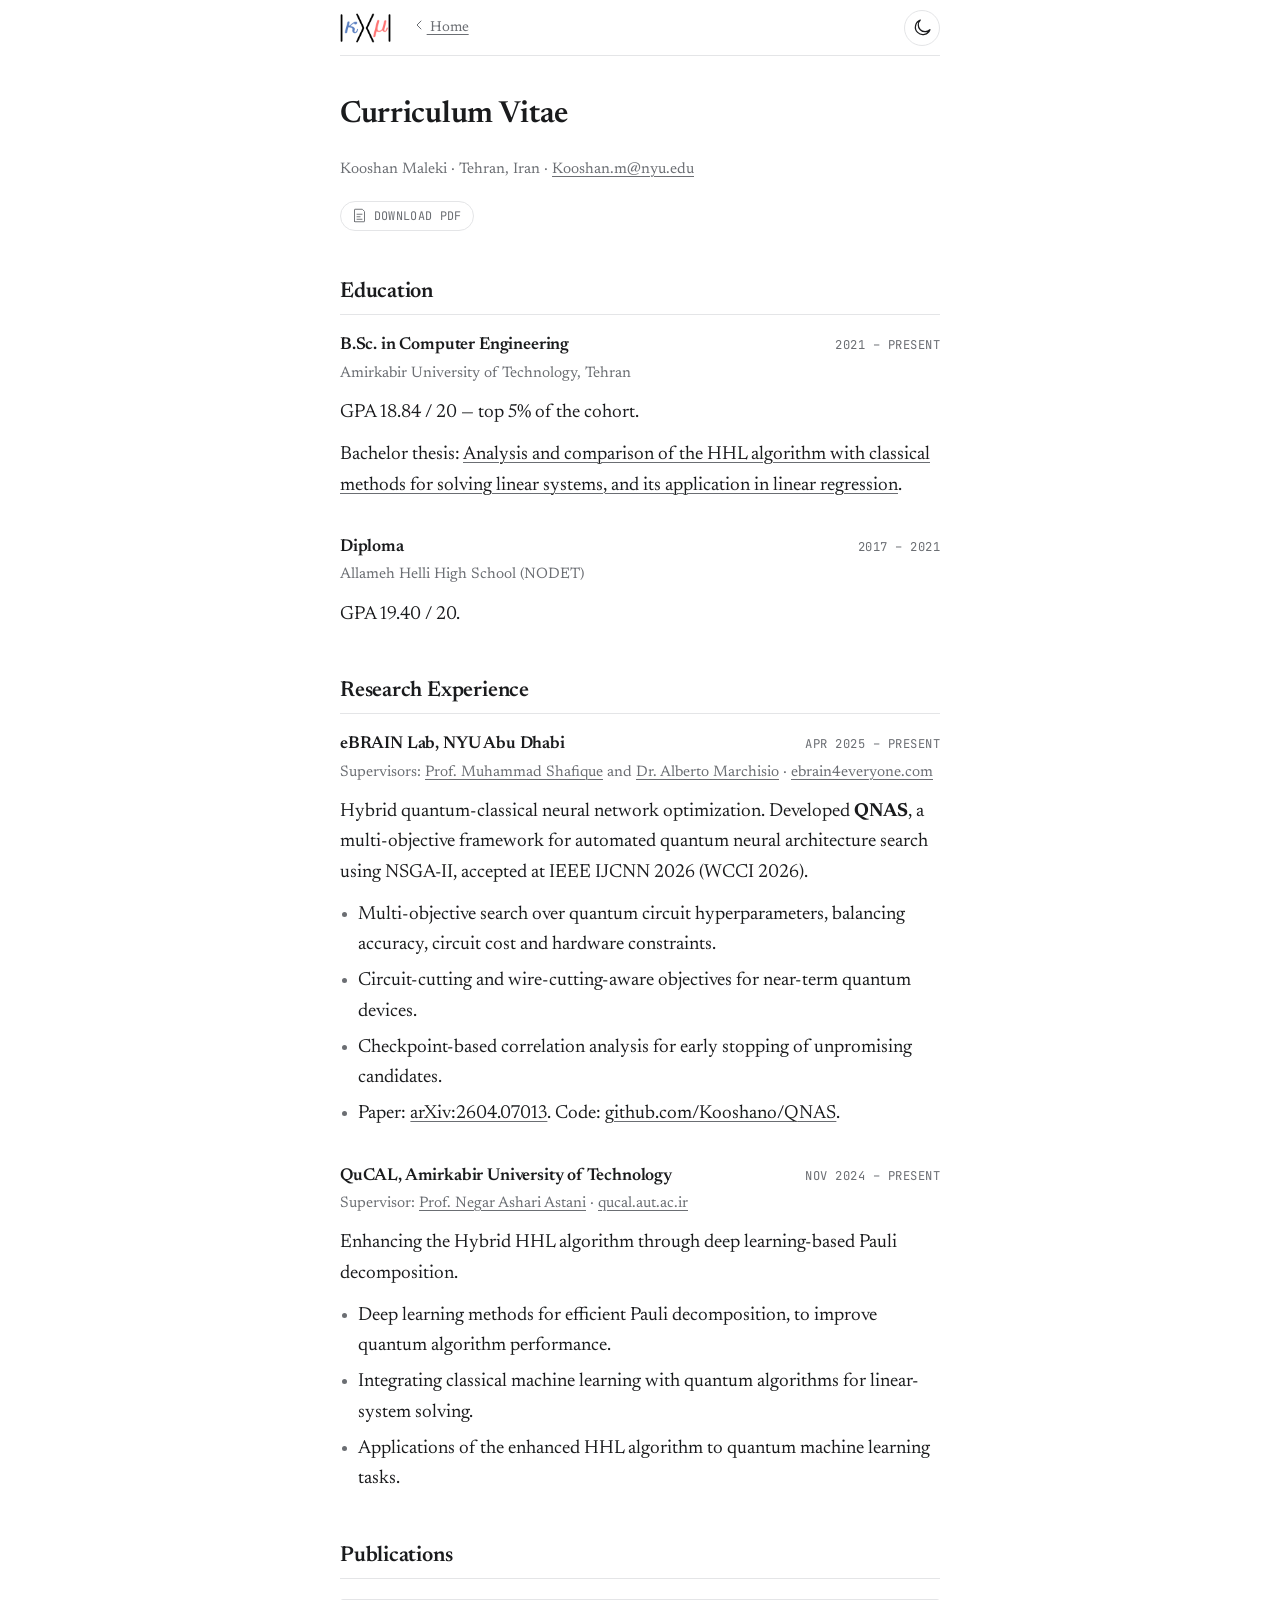
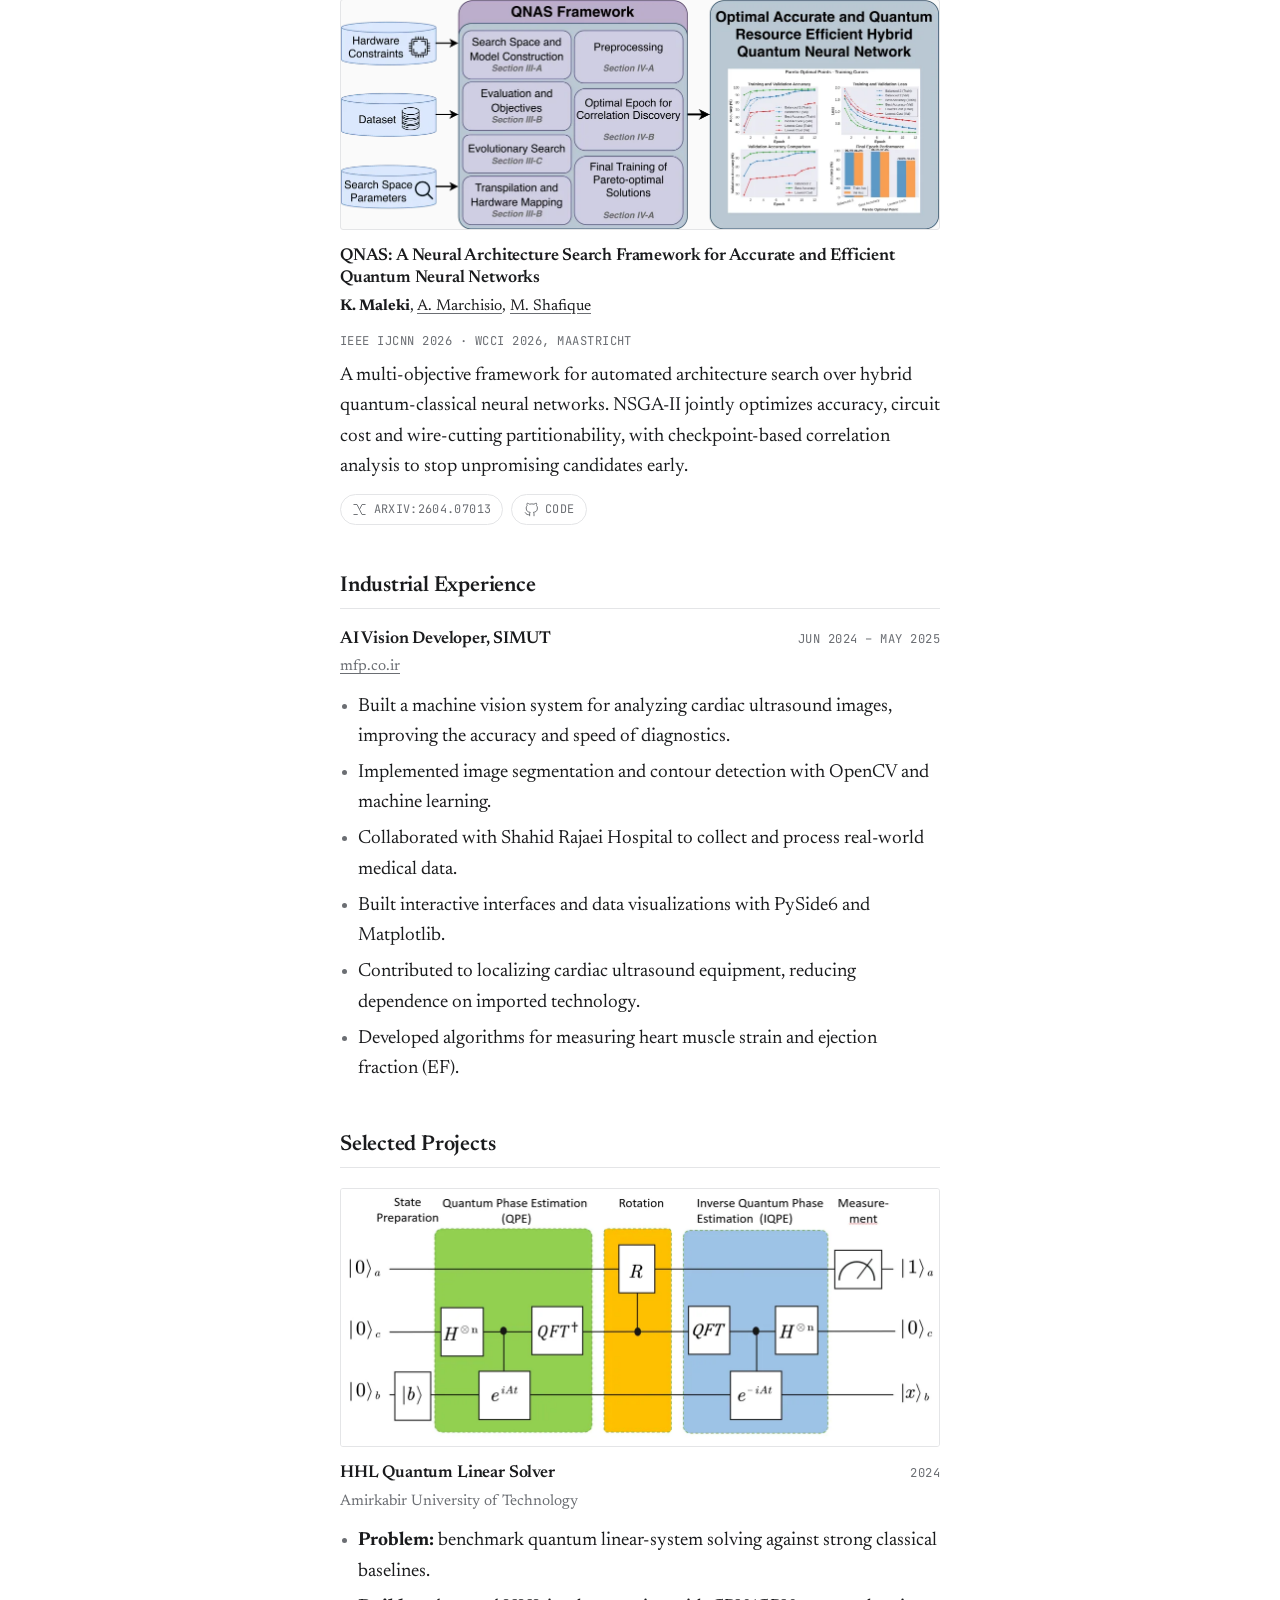
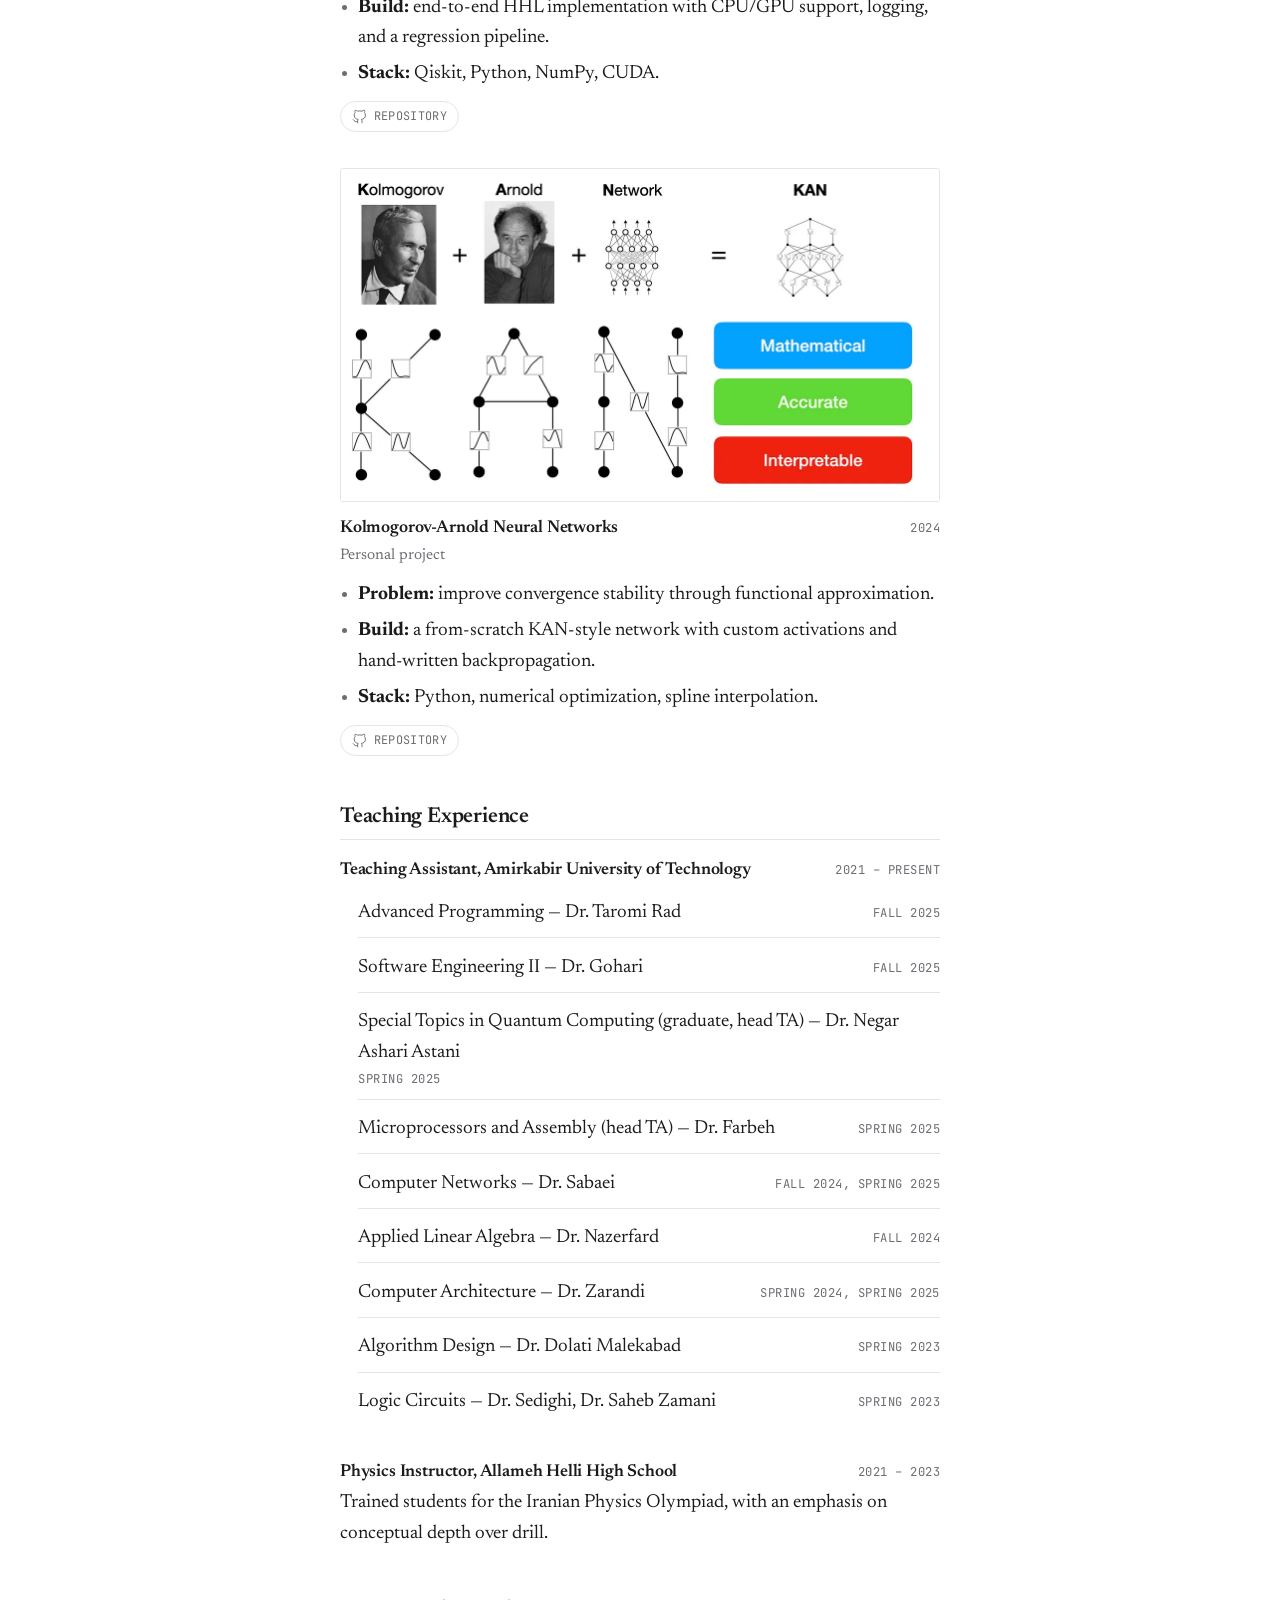
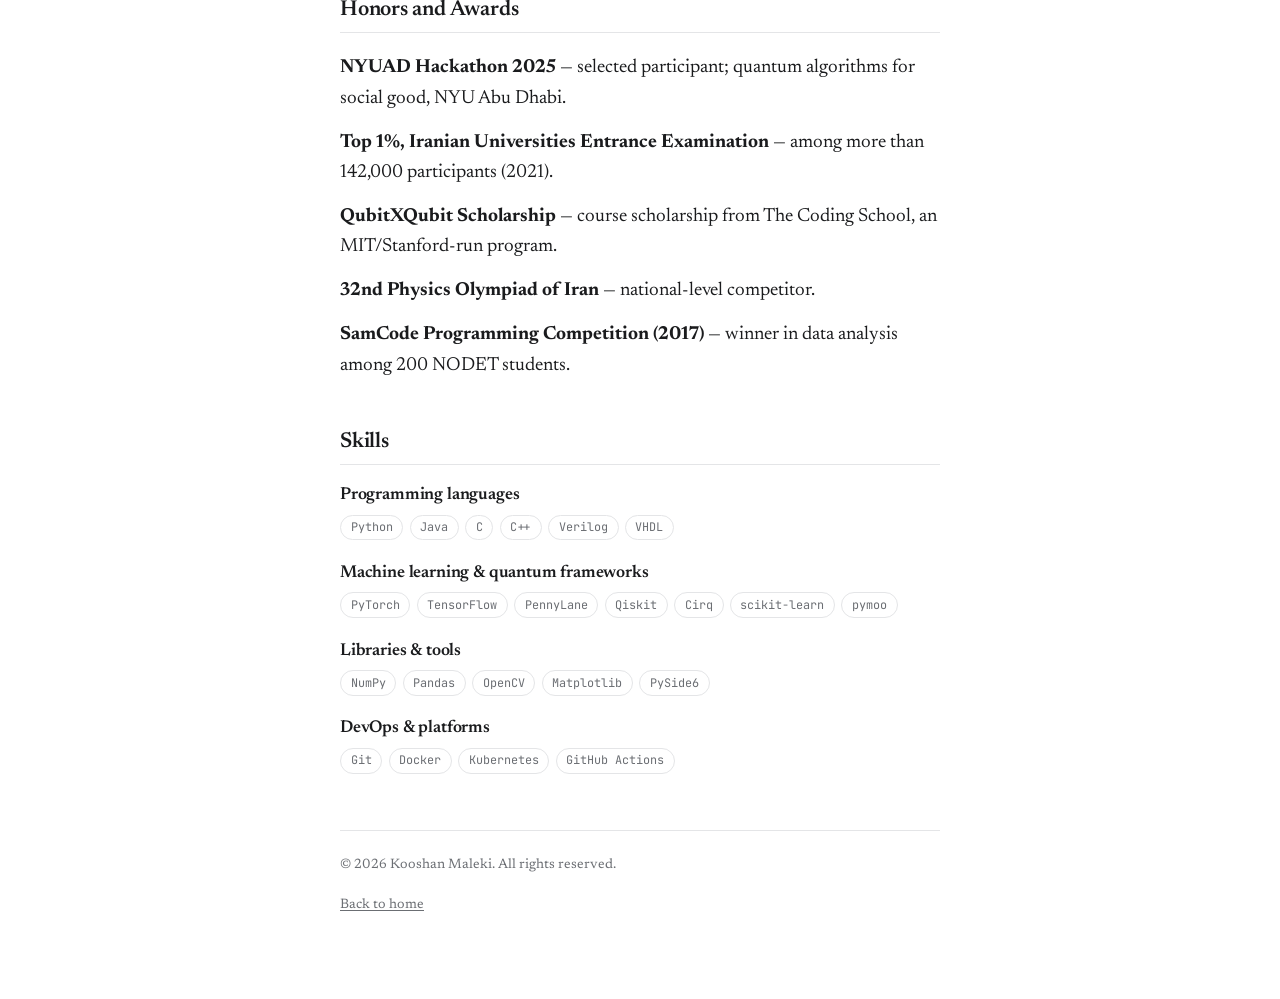
==== cv/index.html @ 14c129e8 "Rebuild site as a minimal two-page grayscale layout Replace the nine-section single-page CV with a h" ====
<!DOCTYPE html>
<html lang="en" data-theme="light">

<head>
  <meta charset="utf-8">
  <meta name="viewport" content="width=device-width, initial-scale=1">

  <title>Curriculum Vitae — Kooshan Maleki</title>
  <meta name="description"
    content="Curriculum vitae of Kooshan Maleki: education, research at the eBRAIN Lab (NYU Abu Dhabi) and QuCAL, publications, industrial experience, projects, teaching, awards and skills.">
  <meta name="author" content="Kooshan Maleki">
  <meta name="robots" content="index, follow">
  <link rel="canonical" href="https://kooshan.info/cv/">

  <meta property="og:title" content="Curriculum Vitae — Kooshan Maleki">
  <meta property="og:description"
    content="Education, research, publications, teaching and awards of Kooshan Maleki.">
  <meta property="og:type" content="profile">
  <meta property="og:url" content="https://kooshan.info/cv/">
  <meta property="og:image" content="https://kooshan.info/static/profile.webp">
  <meta name="twitter:card" content="summary">
  <meta name="theme-color" content="#0e0f11">

  <link rel="icon" href="../static/icon.webp" sizes="any" type="image/webp">
  <link rel="apple-touch-icon" href="../static/icon.png">

  <link rel="preconnect" href="https://fonts.googleapis.com">
  <link rel="preconnect" href="https://fonts.gstatic.com" crossorigin>
  <link
    href="https://fonts.googleapis.com/css2?family=Newsreader:ital,opsz,wght@0,6..72,400;0,6..72,600;1,6..72,400&family=JetBrains+Mono:wght@400;500&display=swap"
    rel="stylesheet">
  <link rel="stylesheet" href="../styles.css">

  <script>
    (function () {
      var saved = null;
      try { saved = localStorage.getItem('theme'); } catch (e) { }
      var dark = saved ? saved === 'dark' : matchMedia('(prefers-color-scheme: dark)').matches;
      document.documentElement.setAttribute('data-theme', dark ? 'dark' : 'light');
    })();
  </script>
</head>

<body>
  <a class="skip-link" href="#main">Skip to main content</a>

  <svg xmlns="http://www.w3.org/2000/svg" style="display:none" aria-hidden="true">
    <symbol id="i-arrow-left" viewBox="0 0 24 24">
      <path d="M15 6l-6 6 6 6" />
    </symbol>
    <symbol id="i-github" viewBox="0 0 24 24">
      <path
        d="M16 22.027v-2.87a3.37 3.37 0 00-.94-2.61c3.14-.35 6.44-1.54 6.44-7a5.44 5.44 0 00-1.5-3.75 5.07 5.07 0 00-.09-3.77s-1.18-.35-3.91 1.48a13.38 13.38 0 00-7 0c-2.73-1.83-3.91-1.48-3.91-1.48A5.07 5.07 0 005 5.797a5.44 5.44 0 00-1.5 3.78c0 5.42 3.3 6.61 6.44 7a3.37 3.37 0 00-.94 2.58v2.87M9 20.027c-3 .973-5.5 0-7-3" />
    </symbol>
    <symbol id="i-doc" viewBox="0 0 24 24">
      <path d="M4 21.4V2.6a.6.6 0 01.6-.6h11.652a.6.6 0 01.424.176l3.148 3.148A.6.6 0 0120 5.75V21.4a.6.6 0 01-.6.6H4.6a.6.6 0 01-.6-.6z" />
      <path d="M8 10h8M8 18h8M8 14h5" />
    </symbol>
    <symbol id="i-sun" viewBox="0 0 24 24">
      <path d="M12 18a6 6 0 100-12 6 6 0 000 12z" />
      <path d="M12 2v1M12 21v1M21 12h1M2 12h1M18.36 5.64l.7-.7M4.94 19.06l.7-.7M18.36 18.36l.7.7M4.94 4.94l.7.7" />
    </symbol>
    <symbol id="i-moon" viewBox="0 0 24 24">
      <path d="M21.5 14.08A9 9 0 119.92 2.5 7 7 0 0021.5 14.08z" />
    </symbol>
    <symbol id="i-star" viewBox="0 0 24 24">
      <path
        d="M8.587 8.236l2.598-5.232a.911.911 0 011.63 0l2.598 5.232 5.808.844a.902.902 0 01.503 1.542l-4.202 4.07.992 5.75c.127.738-.653 1.3-1.32.952L12 18.678l-5.195 2.716c-.666.349-1.446-.214-1.319-.951l.992-5.75-4.202-4.071a.902.902 0 01.503-1.542l5.808-.844z" />
    </symbol>
    <symbol id="i-arxiv" viewBox="0 0 24 24">
      <path d="M3 4h5l8 16h5" />
      <path d="M21 4h-5l-3.2 6.4" />
      <path d="M8.5 20H3" />
    </symbol>
  </svg>

  <div class="column">
    <div class="bar">
      <a class="bar-logo" href="../" aria-label="Home">
        <img class="logo-light" src="../static/logo-light.webp" width="304" height="180"
          alt="Kooshan Maleki's logo: the bra-ket expression |κ⟩⟨μ|">
        <img class="logo-dark" src="../static/logo-dark.webp" width="304" height="180" alt="" aria-hidden="true">
      </a>
      <a class="bar-link" href="../">
        <svg width="16" height="16" fill="none" stroke="currentColor" stroke-width="1.5" stroke-linecap="round"
          stroke-linejoin="round" aria-hidden="true" style="vertical-align:-2px">
          <use href="#i-arrow-left" /></svg>
        Home
      </a>
      <button class="theme-toggle" type="button" aria-label="Switch theme">
        <svg width="20" height="20" class="icon-sun" fill="none" stroke="currentColor" stroke-width="1.5"
          stroke-linecap="round" stroke-linejoin="round" aria-hidden="true">
          <use href="#i-sun" /></svg>
        <svg width="20" height="20" class="icon-moon" fill="none" stroke="currentColor" stroke-width="1.5"
          stroke-linecap="round" stroke-linejoin="round" aria-hidden="true">
          <use href="#i-moon" /></svg>
      </button>
    </div>

    <main id="main">
      <h1>Curriculum Vitae</h1>
      <p class="lead-in">Kooshan Maleki &middot; Tehran, Iran &middot;
        <a href="mailto:Kooshan.m@nyu.edu">Kooshan.m@nyu.edu</a>
      </p>

      <p class="links">
        <a class="button" href="../static/CV.pdf" target="_blank" rel="noopener">
          <svg fill="none" stroke="currentColor" stroke-width="1.5" stroke-linecap="round" stroke-linejoin="round"
            aria-hidden="true">
            <use href="#i-doc" /></svg>
          Download PDF
        </a>
      </p>

      <!-- ===== Education ===== -->
      <section id="education">
        <h2>Education</h2>

        <article class="entry">
          <div class="entry-head">
            <h3>B.Sc. in Computer Engineering</h3>
            <span class="meta">2021 &ndash; Present</span>
          </div>
          <p class="entry-sub">Amirkabir University of Technology, Tehran</p>
          <p>GPA 18.84 / 20 &mdash; top 5% of the cohort.</p>
          <p>
            Bachelor thesis:
            <a href="https://github.com/Kooshano/HHL" target="_blank" rel="noopener noreferrer">Analysis and comparison
              of the HHL algorithm with classical methods for solving linear systems, and its application in linear
              regression</a>.
          </p>
        </article>

        <article class="entry">
          <div class="entry-head">
            <h3>Diploma</h3>
            <span class="meta">2017 &ndash; 2021</span>
          </div>
          <p class="entry-sub">Allameh Helli High School (NODET)</p>
          <p>GPA 19.40 / 20.</p>
        </article>
      </section>

      <!-- ===== Research ===== -->
      <section id="research">
        <h2>Research Experience</h2>

        <article class="entry">
          <div class="entry-head">
            <h3>eBRAIN Lab, NYU Abu Dhabi</h3>
            <span class="meta">Apr 2025 &ndash; Present</span>
          </div>
          <p class="entry-sub">
            Supervisors:
            <a href="https://scholar.google.com/citations?user=xSR276UAAAAJ&amp;hl=en" target="_blank"
              rel="noopener noreferrer">Prof. Muhammad Shafique</a> and
            <a href="https://scholar.google.com/citations?user=6QPlLnAAAAAJ&amp;hl=en" target="_blank"
              rel="noopener noreferrer">Dr. Alberto Marchisio</a> &middot;
            <a href="https://ebrain4everyone.com" target="_blank" rel="noopener noreferrer">ebrain4everyone.com</a>
          </p>
          <p>
            Hybrid quantum-classical neural network optimization. Developed <strong>QNAS</strong>, a multi-objective
            framework for automated quantum neural architecture search using NSGA-II, accepted at IEEE IJCNN 2026
            (WCCI 2026).
          </p>
          <ul>
            <li>Multi-objective search over quantum circuit hyperparameters, balancing accuracy, circuit cost and
              hardware constraints.</li>
            <li>Circuit-cutting and wire-cutting-aware objectives for near-term quantum devices.</li>
            <li>Checkpoint-based correlation analysis for early stopping of unpromising candidates.</li>
            <li>Paper: <a href="https://arxiv.org/abs/2604.07013" target="_blank"
                rel="noopener noreferrer">arXiv:2604.07013</a>. Code:
              <a href="https://github.com/Kooshano/QNAS" target="_blank"
                rel="noopener noreferrer">github.com/Kooshano/QNAS</a>.
            </li>
          </ul>
        </article>

        <article class="entry">
          <div class="entry-head">
            <h3>QuCAL, Amirkabir University of Technology</h3>
            <span class="meta">Nov 2024 &ndash; Present</span>
          </div>
          <p class="entry-sub">
            Supervisor:
            <a href="https://infoscience.epfl.ch/entities/person/1ffb2690-902e-4d17-94ff-0d7d05c74138" target="_blank"
              rel="noopener noreferrer">Prof. Negar Ashari Astani</a> &middot;
            <a href="https://qucal.aut.ac.ir" target="_blank" rel="noopener noreferrer">qucal.aut.ac.ir</a>
          </p>
          <p>
            Enhancing the Hybrid HHL algorithm through deep learning-based Pauli decomposition.
          </p>
          <ul>
            <li>Deep learning methods for efficient Pauli decomposition, to improve quantum algorithm performance.</li>
            <li>Integrating classical machine learning with quantum algorithms for linear-system solving.</li>
            <li>Applications of the enhanced HHL algorithm to quantum machine learning tasks.</li>
          </ul>
        </article>
      </section>

      <!-- ===== Publications ===== -->
      <section id="publications">
        <h2>Publications</h2>

        <article class="entry">
          <div class="figure">
            <img src="../static/novelty.webp" width="1200" height="461" loading="lazy" decoding="async"
              alt="QNAS pipeline: search space, NSGA-II optimization, and Pareto-optimal architecture selection">
          </div>
          <h3>QNAS: A Neural Architecture Search Framework for Accurate and Efficient Quantum Neural Networks</h3>
          <p class="authors"><strong>K. Maleki</strong>,
            <a href="https://scholar.google.com/citations?user=6QPlLnAAAAAJ&amp;hl=en" target="_blank"
              rel="noopener noreferrer">A. Marchisio</a>,
            <a href="https://scholar.google.com/citations?user=xSR276UAAAAJ&amp;hl=en" target="_blank"
              rel="noopener noreferrer">M. Shafique</a>
          </p>
          <span class="meta venue">IEEE IJCNN 2026 &middot; WCCI 2026, Maastricht</span>
          <p>
            A multi-objective framework for automated architecture search over hybrid quantum-classical neural
            networks. NSGA-II jointly optimizes accuracy, circuit cost and wire-cutting partitionability, with
            checkpoint-based correlation analysis to stop unpromising candidates early.
          </p>
          <p class="links">
            <a class="button" href="https://arxiv.org/abs/2604.07013" target="_blank" rel="noopener noreferrer">
              <svg fill="none" stroke="currentColor" stroke-width="1.5" stroke-linecap="round" stroke-linejoin="round"
                aria-hidden="true">
                <use href="#i-arxiv" /></svg>
              arXiv:2604.07013
            </a>
            <a class="button" data-repo="Kooshano/QNAS" href="https://github.com/Kooshano/QNAS" target="_blank"
              rel="noopener noreferrer">
              <svg fill="none" stroke="currentColor" stroke-width="1.5" stroke-linecap="round" stroke-linejoin="round"
                aria-hidden="true">
                <use href="#i-github" /></svg>
              Code
              <span class="stars">
                <svg width="12" height="12" fill="none" stroke="currentColor" stroke-width="1.5" stroke-linecap="round"
                  stroke-linejoin="round" aria-hidden="true">
                  <use href="#i-star" /></svg>
                <span class="stars-count">&mdash;</span>
              </span>
            </a>
          </p>
        </article>
      </section>

      <!-- ===== Industrial ===== -->
      <section id="experience">
        <h2>Industrial Experience</h2>

        <article class="entry">
          <div class="entry-head">
            <h3>AI Vision Developer, SIMUT</h3>
            <span class="meta">Jun 2024 &ndash; May 2025</span>
          </div>
          <p class="entry-sub"><a href="https://mfp.co.ir" target="_blank" rel="noopener noreferrer">mfp.co.ir</a></p>
          <ul>
            <li>Built a machine vision system for analyzing cardiac ultrasound images, improving the accuracy and
              speed of diagnostics.</li>
            <li>Implemented image segmentation and contour detection with OpenCV and machine learning.</li>
            <li>Collaborated with Shahid Rajaei Hospital to collect and process real-world medical data.</li>
            <li>Built interactive interfaces and data visualizations with PySide6 and Matplotlib.</li>
            <li>Contributed to localizing cardiac ultrasound equipment, reducing dependence on imported technology.</li>
            <li>Developed algorithms for measuring heart muscle strain and ejection fraction (EF).</li>
          </ul>
        </article>
      </section>

      <!-- ===== Projects ===== -->
      <section id="projects">
        <h2>Selected Projects</h2>

        <article class="entry">
          <div class="figure">
            <img src="../static/hhl.webp" width="1200" height="516" loading="lazy" decoding="async"
              alt="HHL quantum linear solver benchmark results">
          </div>
          <div class="entry-head">
            <h3>HHL Quantum Linear Solver</h3>
            <span class="meta">2024</span>
          </div>
          <p class="entry-sub">Amirkabir University of Technology</p>
          <ul>
            <li><strong>Problem:</strong> benchmark quantum linear-system solving against strong classical baselines.
            </li>
            <li><strong>Build:</strong> end-to-end HHL implementation with CPU/GPU support, logging, and a regression
              pipeline.</li>
            <li><strong>Stack:</strong> Qiskit, Python, NumPy, CUDA.</li>
          </ul>
          <p class="links">
            <a class="button" data-repo="Kooshano/HHL" href="https://github.com/Kooshano/HHL" target="_blank"
              rel="noopener noreferrer">
              <svg fill="none" stroke="currentColor" stroke-width="1.5" stroke-linecap="round" stroke-linejoin="round"
                aria-hidden="true">
                <use href="#i-github" /></svg>
              Repository
              <span class="stars">
                <svg width="12" height="12" fill="none" stroke="currentColor" stroke-width="1.5" stroke-linecap="round"
                  stroke-linejoin="round" aria-hidden="true">
                  <use href="#i-star" /></svg>
                <span class="stars-count">&mdash;</span>
              </span>
            </a>
          </p>
        </article>

        <article class="entry">
          <div class="figure">
            <img src="../static/kan.webp" width="1200" height="666" loading="lazy" decoding="async"
              alt="Kolmogorov-Arnold network architecture">
          </div>
          <div class="entry-head">
            <h3>Kolmogorov-Arnold Neural Networks</h3>
            <span class="meta">2024</span>
          </div>
          <p class="entry-sub">Personal project</p>
          <ul>
            <li><strong>Problem:</strong> improve convergence stability through functional approximation.</li>
            <li><strong>Build:</strong> a from-scratch KAN-style network with custom activations and hand-written
              backpropagation.</li>
            <li><strong>Stack:</strong> Python, numerical optimization, spline interpolation.</li>
          </ul>
          <p class="links">
            <a class="button" data-repo="Kooshano/KAN" href="https://github.com/Kooshano/KAN" target="_blank"
              rel="noopener noreferrer">
              <svg fill="none" stroke="currentColor" stroke-width="1.5" stroke-linecap="round" stroke-linejoin="round"
                aria-hidden="true">
                <use href="#i-github" /></svg>
              Repository
              <span class="stars">
                <svg width="12" height="12" fill="none" stroke="currentColor" stroke-width="1.5" stroke-linecap="round"
                  stroke-linejoin="round" aria-hidden="true">
                  <use href="#i-star" /></svg>
                <span class="stars-count">&mdash;</span>
              </span>
            </a>
          </p>
        </article>
      </section>

      <!-- ===== Teaching ===== -->
      <section id="teaching">
        <h2>Teaching Experience</h2>

        <article class="entry">
          <div class="entry-head">
            <h3>Teaching Assistant, Amirkabir University of Technology</h3>
            <span class="meta">2021 &ndash; Present</span>
          </div>
          <ul class="course-list">
            <li><span>Advanced Programming &mdash; Dr. Taromi Rad</span><span class="meta">Fall 2025</span></li>
            <li><span>Software Engineering II &mdash; Dr. Gohari</span><span class="meta">Fall 2025</span></li>
            <li><span>Special Topics in Quantum Computing (graduate, head TA) &mdash; Dr. Negar Ashari
                Astani</span><span class="meta">Spring 2025</span></li>
            <li><span>Microprocessors and Assembly (head TA) &mdash; Dr. Farbeh</span><span class="meta">Spring
                2025</span></li>
            <li><span>Computer Networks &mdash; Dr. Sabaei</span><span class="meta">Fall 2024, Spring 2025</span></li>
            <li><span>Applied Linear Algebra &mdash; Dr. Nazerfard</span><span class="meta">Fall 2024</span></li>
            <li><span>Computer Architecture &mdash; Dr. Zarandi</span><span class="meta">Spring 2024, Spring
                2025</span></li>
            <li><span>Algorithm Design &mdash; Dr. Dolati Malekabad</span><span class="meta">Spring 2023</span></li>
            <li><span>Logic Circuits &mdash; Dr. Sedighi, Dr. Saheb Zamani</span><span class="meta">Spring 2023</span>
            </li>
          </ul>
        </article>

        <article class="entry">
          <div class="entry-head">
            <h3>Physics Instructor, Allameh Helli High School</h3>
            <span class="meta">2021 &ndash; 2023</span>
          </div>
          <p>Trained students for the Iranian Physics Olympiad, with an emphasis on conceptual depth over drill.</p>
        </article>
      </section>

      <!-- ===== Awards ===== -->
      <section id="awards">
        <h2>Honors and Awards</h2>
        <ul class="award-list">
          <li><strong>NYUAD Hackathon 2025</strong> &mdash; selected participant; quantum algorithms for social good,
            NYU Abu Dhabi.</li>
          <li><strong>Top 1%, Iranian Universities Entrance Examination</strong> &mdash; among more than 142,000
            participants (2021).</li>
          <li><strong>QubitXQubit Scholarship</strong> &mdash; course scholarship from The Coding School, an
            MIT/Stanford-run program.</li>
          <li><strong>32nd Physics Olympiad of Iran</strong> &mdash; national-level competitor.</li>
          <li><strong>SamCode Programming Competition (2017)</strong> &mdash; winner in data analysis among 200 NODET
            students.</li>
        </ul>
      </section>

      <!-- ===== Skills ===== -->
      <section id="skills">
        <h2>Skills</h2>

        <div class="skill-group">
          <h3>Programming languages</h3>
          <div class="tags">
            <span class="tag">Python</span><span class="tag">Java</span><span class="tag">C</span><span
              class="tag">C++</span><span class="tag">Verilog</span><span class="tag">VHDL</span>
          </div>
        </div>

        <div class="skill-group">
          <h3>Machine learning &amp; quantum frameworks</h3>
          <div class="tags">
            <span class="tag">PyTorch</span><span class="tag">TensorFlow</span><span class="tag">PennyLane</span><span
              class="tag">Qiskit</span><span class="tag">Cirq</span><span class="tag">scikit-learn</span><span
              class="tag">pymoo</span>
          </div>
        </div>

        <div class="skill-group">
          <h3>Libraries &amp; tools</h3>
          <div class="tags">
            <span class="tag">NumPy</span><span class="tag">Pandas</span><span class="tag">OpenCV</span><span
              class="tag">Matplotlib</span><span class="tag">PySide6</span>
          </div>
        </div>

        <div class="skill-group">
          <h3>DevOps &amp; platforms</h3>
          <div class="tags">
            <span class="tag">Git</span><span class="tag">Docker</span><span class="tag">Kubernetes</span><span
              class="tag">GitHub Actions</span>
          </div>
        </div>
      </section>
    </main>

    <footer>
      <p>&copy; <time datetime="2026">2026</time> Kooshan Maleki. All rights reserved.</p>
      <p><a href="../">Back to home</a></p>
    </footer>
  </div>

  <script src="../script.js"></script>
</body>

</html>
---- styles.css ----
/* ==========================================================================
   Kooshan Maleki — grayscale, serif, two pages.
   Palette is monochrome by design: emphasis comes from weight, space and
   underlines, never from hue.
   ========================================================================== */

:root {
  --font-serif: "Newsreader", Georgia, "Times New Roman", serif;
  --font-mono: "JetBrains Mono", ui-monospace, SFMono-Regular, Menlo, monospace;

  --measure: 40rem;

  --bg: #ffffff;
  --text: #1a1b1d;
  --muted: #6b6e73;
  --rule: #e4e5e7;
  --surface: #fafafa;

  /* The hero stays dark in both themes. */
  --hero-bg: #0e0f11;
  --hero-text: #f2f3f4;
  --hero-muted: #9a9da3;
}

[data-theme="dark"] {
  --bg: #131416;
  --text: #e6e7e9;
  --muted: #9a9da3;
  --rule: #2a2c30;
  --surface: #1a1c1f;
}

*,
*::before,
*::after {
  box-sizing: border-box;
}

html {
  -webkit-text-size-adjust: 100%;
}

body {
  margin: 0;
  background: var(--bg);
  color: var(--text);
  font-family: var(--font-serif);
  font-size: 19px;
  line-height: 1.6;
  font-variant-numeric: oldstyle-nums proportional-nums;
  -webkit-font-smoothing: antialiased;
  transition: background-color 0.2s ease, color 0.2s ease;
}

@media (max-width: 34rem) {
  body {
    font-size: 17px;
  }
}

img {
  max-width: 100%;
  height: auto;
}

/* --- Links: underlines carry the emphasis, since there is no accent hue. --- */

a {
  color: inherit;
  text-decoration: underline;
  text-decoration-thickness: 1px;
  text-decoration-color: var(--muted);
  text-underline-offset: 0.18em;
  transition: text-decoration-color 0.15s ease;
}

a:hover,
a:focus-visible {
  text-decoration-color: currentColor;
  text-decoration-thickness: 2px;
}

:focus-visible {
  outline: 2px solid var(--text);
  outline-offset: 3px;
  border-radius: 2px;
}

.skip-link {
  position: absolute;
  left: -9999px;
  top: 0;
  z-index: 100;
  background: var(--bg);
  color: var(--text);
  padding: 0.6rem 1rem;
  text-decoration: none;
}

.skip-link:focus {
  left: 0.5rem;
  top: 0.5rem;
}

/* ==========================================================================
   Hero
   ========================================================================== */

.hero {
  position: relative;
  min-height: 520px;
  height: 100svh;
  display: flex;
  flex-direction: column;
  align-items: center;
  justify-content: center;
  padding: 4rem 1.25rem 5.5rem;
  background: var(--hero-bg);
  color: var(--hero-text);
  overflow: hidden;
  text-align: center;
}

.hero-canvas {
  position: absolute;
  inset: 0;
  width: 100%;
  height: 100%;
  display: block;
}

.hero-inner {
  position: relative;
  z-index: 1;
  display: flex;
  flex-direction: column;
  align-items: center;
  gap: 0.35rem;
  /* Without this the column sizes to max-content and the role line runs off
     the right edge on narrow screens. */
  width: 100%;
  max-width: 36rem;
}

.hero-photo {
  width: 160px;
  height: 160px;
  border-radius: 50%;
  object-fit: cover;
  margin-bottom: 1.5rem;
  border: 1px solid rgba(255, 255, 255, 0.18);
}

@media (max-width: 34rem) {
  .hero-photo {
    width: 128px;
    height: 128px;
  }
}

.hero-name {
  margin: 0;
  font-weight: 600;
  font-size: clamp(2rem, 7vw, 2.9rem);
  line-height: 1.15;
  letter-spacing: -0.015em;
}

.hero-role,
.hero-place {
  margin: 0;
  color: var(--hero-muted);
  font-weight: 400;
}

.hero-role {
  font-size: clamp(1rem, 3.6vw, 1.15rem);
}

.hero-place {
  font-size: clamp(0.9rem, 3.2vw, 1rem);
}

.hero-icons {
  display: flex;
  flex-wrap: wrap;
  justify-content: center;
  gap: 0.35rem;
  margin-top: 1.5rem;
}

.icon-link {
  display: inline-flex;
  align-items: center;
  justify-content: center;
  width: 2.5rem;
  height: 2.5rem;
  color: var(--hero-text);
  text-decoration: none;
  border-radius: 50%;
  opacity: 0.85;
  transition: opacity 0.15s ease, background-color 0.15s ease;
}

.icon-link:hover,
.icon-link:focus-visible {
  opacity: 1;
  background: rgba(255, 255, 255, 0.09);
  text-decoration: none;
}

.hero-scroll {
  position: absolute;
  bottom: 2rem;
  left: 50%;
  transform: translateX(-50%);
  z-index: 1;
  animation: nudge 2.4s ease-in-out infinite;
}

@keyframes nudge {
  0%,
  100% {
    transform: translate(-50%, 0);
  }
  50% {
    transform: translate(-50%, 6px);
  }
}

/* ==========================================================================
   Column
   ========================================================================== */

.column {
  max-width: var(--measure);
  margin: 0 auto;
  padding: 0 1.25rem 4rem;
}

.bar {
  display: flex;
  align-items: center;
  gap: 1rem;
  min-height: 3.5rem;
  padding: 0.5rem 0;
  border-bottom: 1px solid var(--rule);
  margin-bottom: 2.5rem;
}

.bar-link {
  font-size: 0.9rem;
  color: var(--muted);
}

/* --- Logo: |κ⟩⟨μ| in Dirac notation. Two files, one per theme, because the
       brackets flip from black to white. --- */

.bar-logo {
  display: inline-flex;
  align-items: center;
  text-decoration: none;
  margin-right: 0.25rem;
}

.bar-logo img {
  display: block;
  height: 30px;
  width: auto;
}

.bar-logo .logo-dark {
  display: none;
}

[data-theme="dark"] .bar-logo .logo-light {
  display: none;
}

[data-theme="dark"] .bar-logo .logo-dark {
  display: block;
}

.hero-logo {
  height: 34px;
  width: auto;
  margin-bottom: 1.25rem;
  opacity: 0.9;
}

.theme-toggle {
  display: inline-flex;
  align-items: center;
  justify-content: center;
  width: 2.25rem;
  height: 2.25rem;
  margin-left: auto;
  padding: 0;
  color: var(--text);
  background: none;
  border: 1px solid var(--rule);
  border-radius: 50%;
  cursor: pointer;
  transition: border-color 0.15s ease, background-color 0.15s ease;
}

.theme-toggle:hover {
  background: var(--surface);
  border-color: var(--muted);
}

/* Driven by the theme attribute rather than JS, so the right icon is painted
   on the first frame. The `hidden` attribute is not reliable on inline SVG. */

.icon-sun {
  display: none;
}

[data-theme="dark"] .icon-sun {
  display: block;
}

[data-theme="dark"] .icon-moon {
  display: none;
}

h1,
h2,
h3 {
  font-weight: 600;
  line-height: 1.25;
  letter-spacing: -0.01em;
}

.column h1 {
  font-size: 1.9rem;
  margin: 0 0 1.5rem;
}

.column h2 {
  font-size: 1.35rem;
  margin: 3rem 0 1.25rem;
  padding-bottom: 0.5rem;
  border-bottom: 1px solid var(--rule);
}

.column h3 {
  font-size: 1.08rem;
  margin: 0;
}

.column p {
  margin: 0 0 1.15rem;
}

.lead-in {
  color: var(--muted);
  font-size: 0.95rem;
  margin-top: -0.75rem;
}

/* --- Metadata: the one place the mono face appears. --- */

.meta {
  font-family: var(--font-mono);
  font-size: 0.76rem;
  letter-spacing: 0.04em;
  text-transform: uppercase;
  color: var(--muted);
  font-variant-numeric: normal;
}

/* ==========================================================================
   Entries — shared by publications, projects, education, experience
   ========================================================================== */

.entry {
  margin-bottom: 2.25rem;
}

.entry:last-child {
  margin-bottom: 0;
}

.entry-head {
  display: flex;
  flex-wrap: wrap;
  align-items: baseline;
  justify-content: space-between;
  gap: 0.25rem 1rem;
  margin-bottom: 0.3rem;
}

.entry-head .meta {
  flex-shrink: 0;
}

/* Publication and project titles sit directly on the entry, with no date
   column beside them, so they need their own breathing room. */
.entry > h3 {
  margin-bottom: 0.35rem;
}

.entry-sub {
  margin: 0 0 0.6rem;
  color: var(--muted);
  font-size: 0.95rem;
}

.entry p {
  margin: 0 0 0.75rem;
}

.entry ul {
  margin: 0.5rem 0 0.75rem;
  padding-left: 1.15rem;
}

.entry li {
  margin-bottom: 0.35rem;
}

.entry li::marker {
  color: var(--muted);
}

.figure {
  margin: 0 0 1rem;
  border: 1px solid var(--rule);
  border-radius: 3px;
  overflow: hidden;
  background: var(--surface);
}

.figure img {
  display: block;
  width: 100%;
  height: auto;
}

.authors {
  margin: 0 0 0.35rem;
  font-size: 0.97rem;
}

.venue {
  display: block;
  margin-bottom: 0.6rem;
}

/* --- Link buttons --- */

.links {
  display: flex;
  flex-wrap: wrap;
  gap: 0.5rem;
  margin: 0.85rem 0 0;
}

.button {
  display: inline-flex;
  align-items: center;
  gap: 0.4rem;
  padding: 0.3rem 0.7rem;
  font-family: var(--font-mono);
  font-size: 0.74rem;
  letter-spacing: 0.03em;
  text-transform: uppercase;
  text-decoration: none;
  color: var(--muted);
  border: 1px solid var(--rule);
  border-radius: 999px;
  transition: color 0.15s ease, border-color 0.15s ease;
}

.button:hover,
.button:focus-visible {
  color: var(--text);
  border-color: var(--muted);
  text-decoration: none;
}

.button svg {
  width: 15px;
  height: 15px;
}

.stars {
  display: inline-flex;
  align-items: center;
  gap: 0.25rem;
  padding-left: 0.45rem;
  border-left: 1px solid var(--rule);
}

/* ==========================================================================
   Contact
   ========================================================================== */

.contact-list {
  list-style: none;
  margin: 0;
  padding: 0;
}

.contact-list li {
  display: flex;
  align-items: flex-start;
  gap: 0.7rem;
  margin-bottom: 0.6rem;
}

.contact-list svg {
  flex-shrink: 0;
  width: 20px;
  height: 20px;
  margin-top: 0.25rem;
  color: var(--muted);
}

/* ==========================================================================
   Course and award lists
   ========================================================================== */

.course-list,
.award-list {
  list-style: none;
  margin: 0;
  padding: 0;
}

.course-list li {
  display: flex;
  flex-wrap: wrap;
  align-items: baseline;
  justify-content: space-between;
  gap: 0.15rem 1rem;
  padding: 0.55rem 0;
  border-bottom: 1px solid var(--rule);
}

.course-list li:last-child {
  border-bottom: 0;
}

.course-list .meta {
  flex-shrink: 0;
}

.award-list li {
  margin-bottom: 0.85rem;
}

/* ==========================================================================
   Skills
   ========================================================================== */

.skill-group {
  margin-bottom: 1.4rem;
}

.skill-group h3 {
  margin-bottom: 0.5rem;
}

.tags {
  display: flex;
  flex-wrap: wrap;
  gap: 0.4rem;
}

.tag {
  padding: 0.15rem 0.6rem;
  font-family: var(--font-mono);
  font-size: 0.74rem;
  color: var(--muted);
  border: 1px solid var(--rule);
  border-radius: 999px;
}

/* ==========================================================================
   Footer
   ========================================================================== */

footer {
  margin-top: 3.5rem;
  padding-top: 1.5rem;
  border-top: 1px solid var(--rule);
  color: var(--muted);
  font-size: 0.85rem;
}

footer p {
  margin: 0 0 0.35rem;
}

/* ==========================================================================
   Motion
   ========================================================================== */

@media (prefers-reduced-motion: reduce) {
  *,
  *::before,
  *::after {
    animation-duration: 0.01ms !important;
    animation-iteration-count: 1 !important;
    transition-duration: 0.01ms !important;
    scroll-behavior: auto !important;
  }
}

@media print {
  .hero,
  .bar,
  .theme-toggle {
    display: none;
  }

  body {
    font-size: 11pt;
    color: #000;
    background: #fff;
  }
}
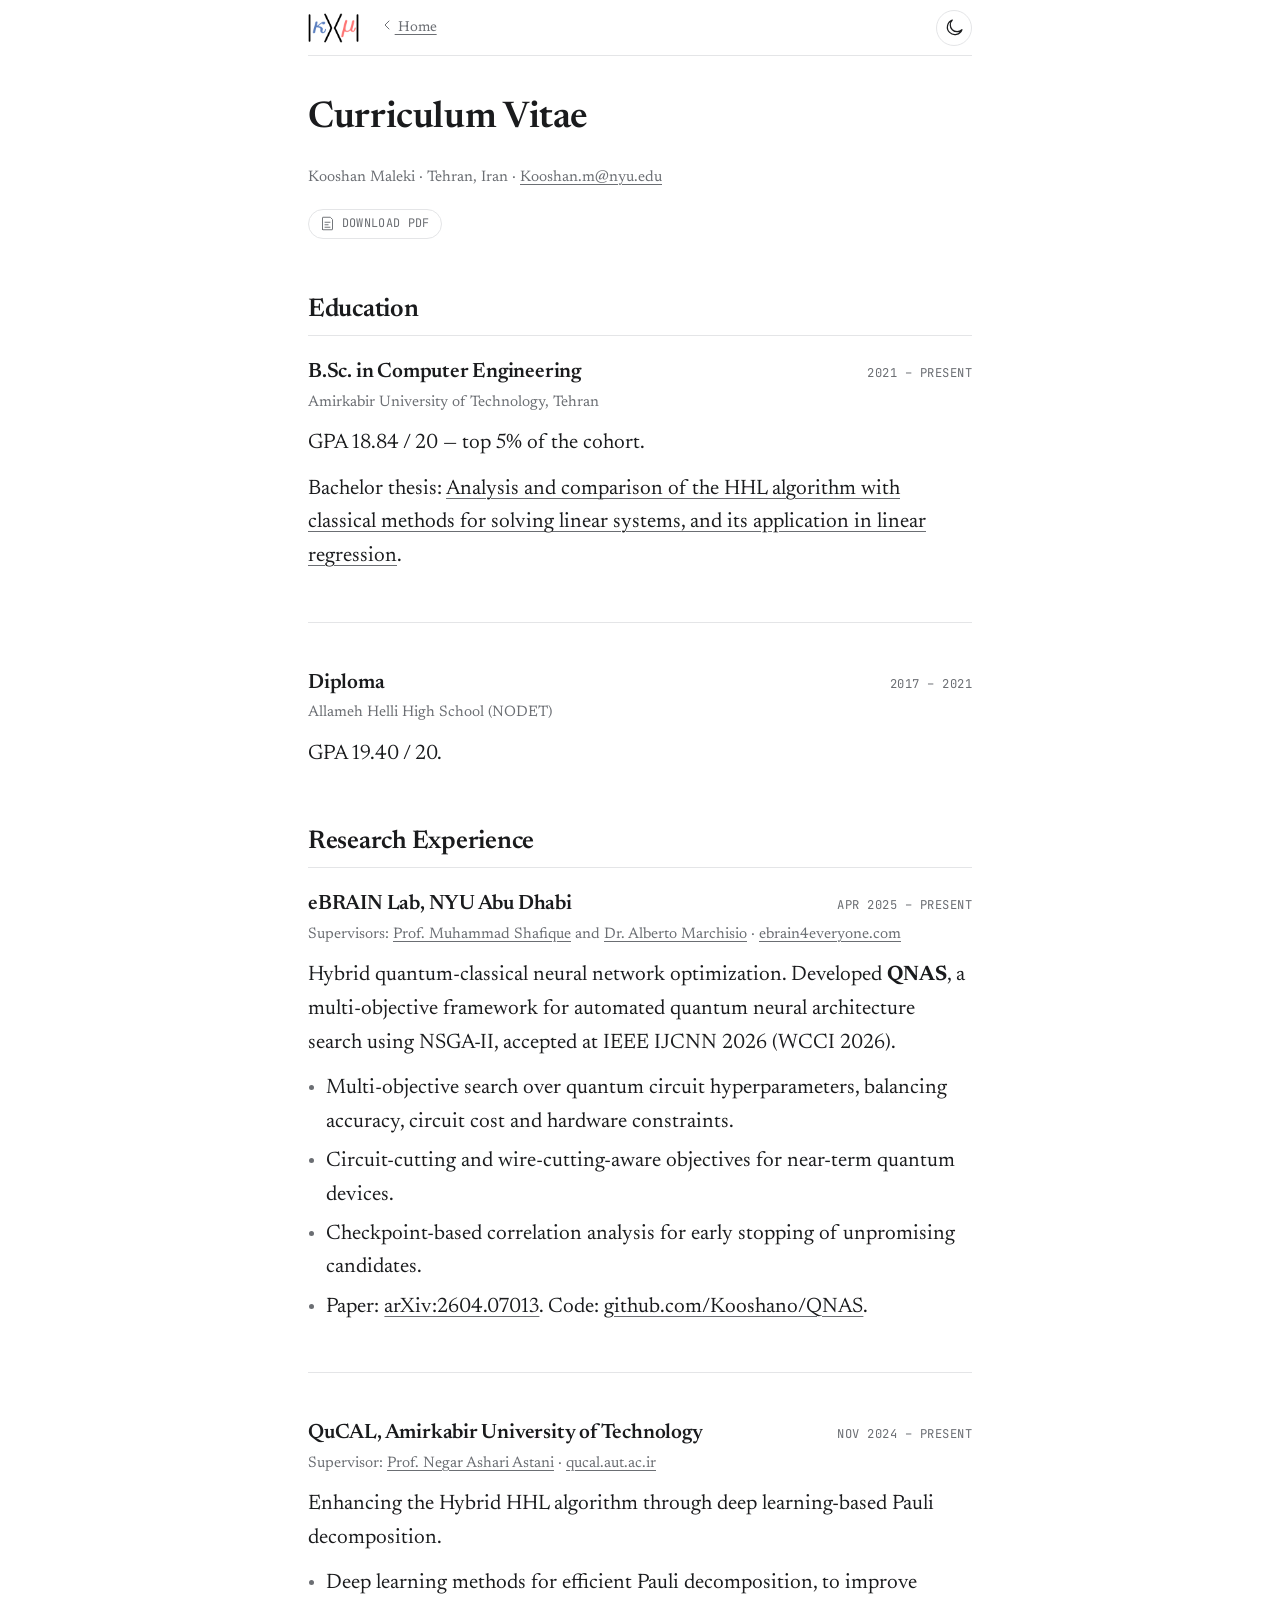
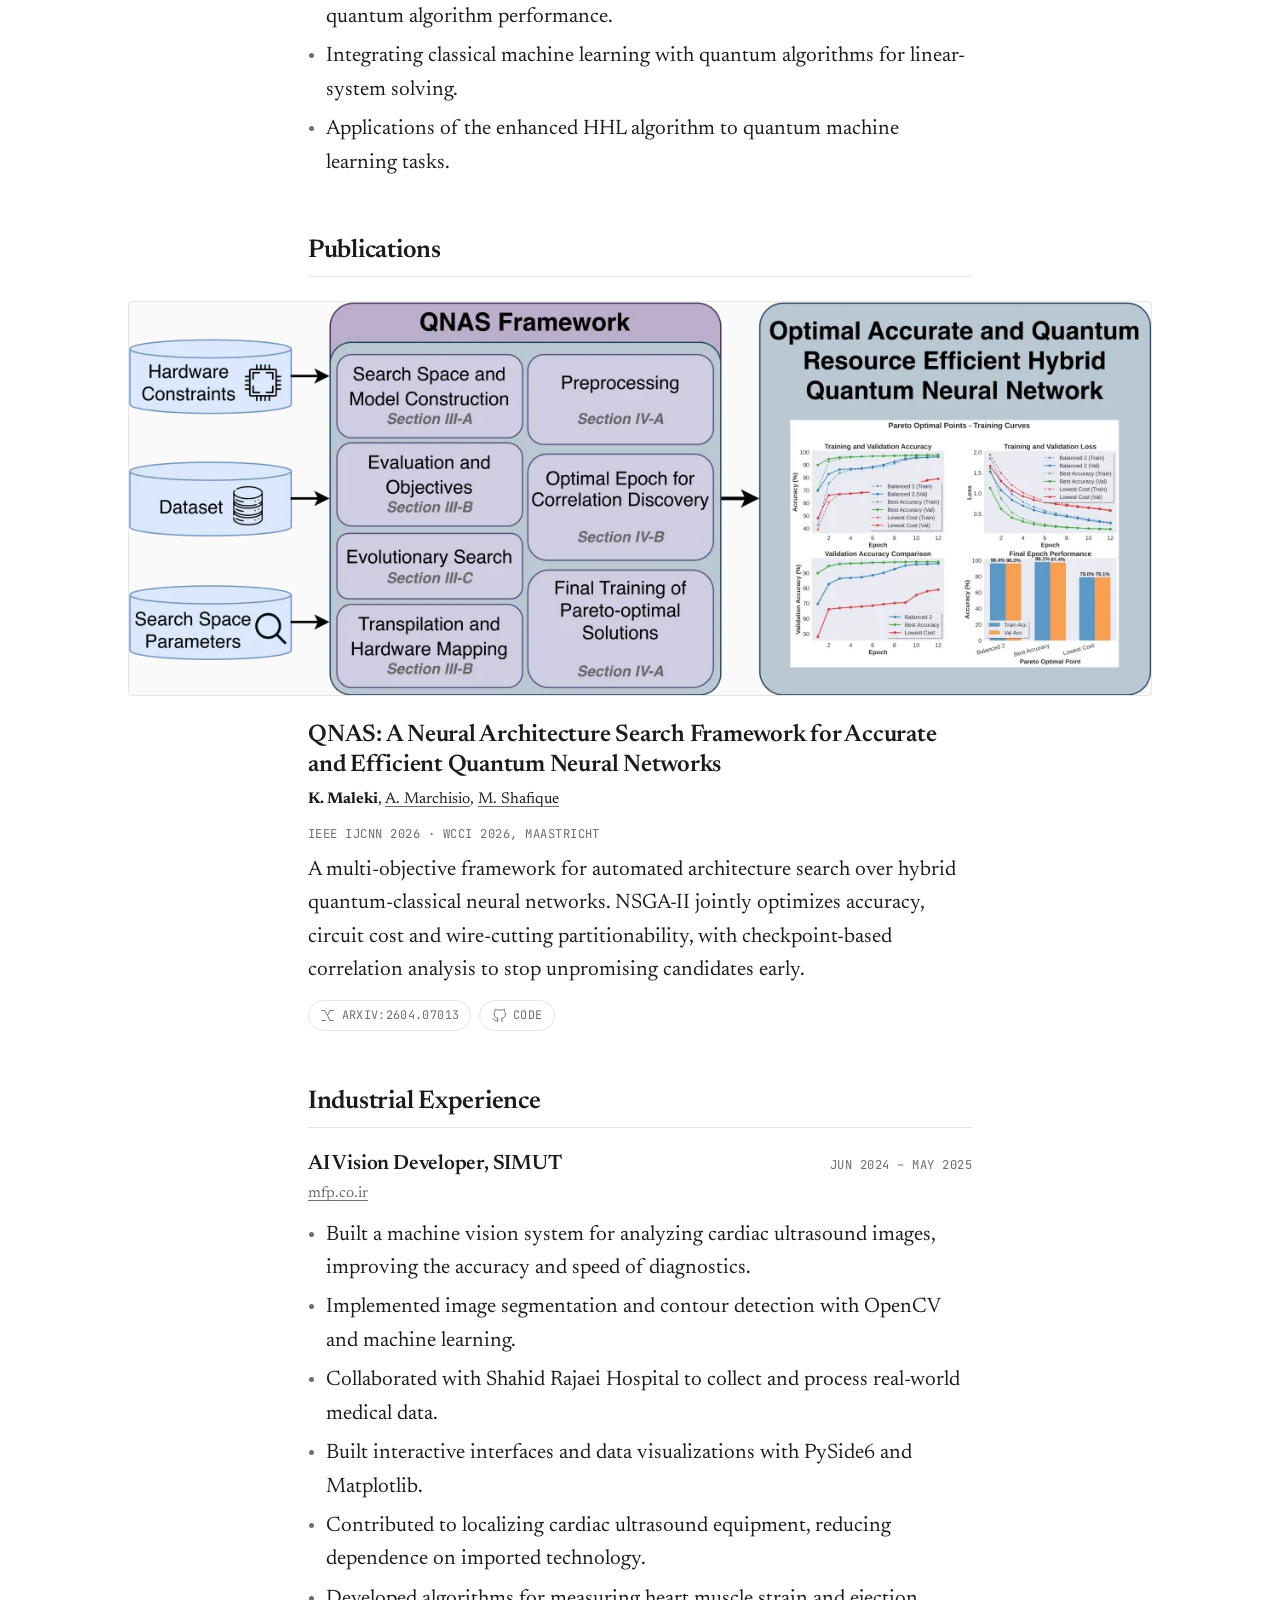
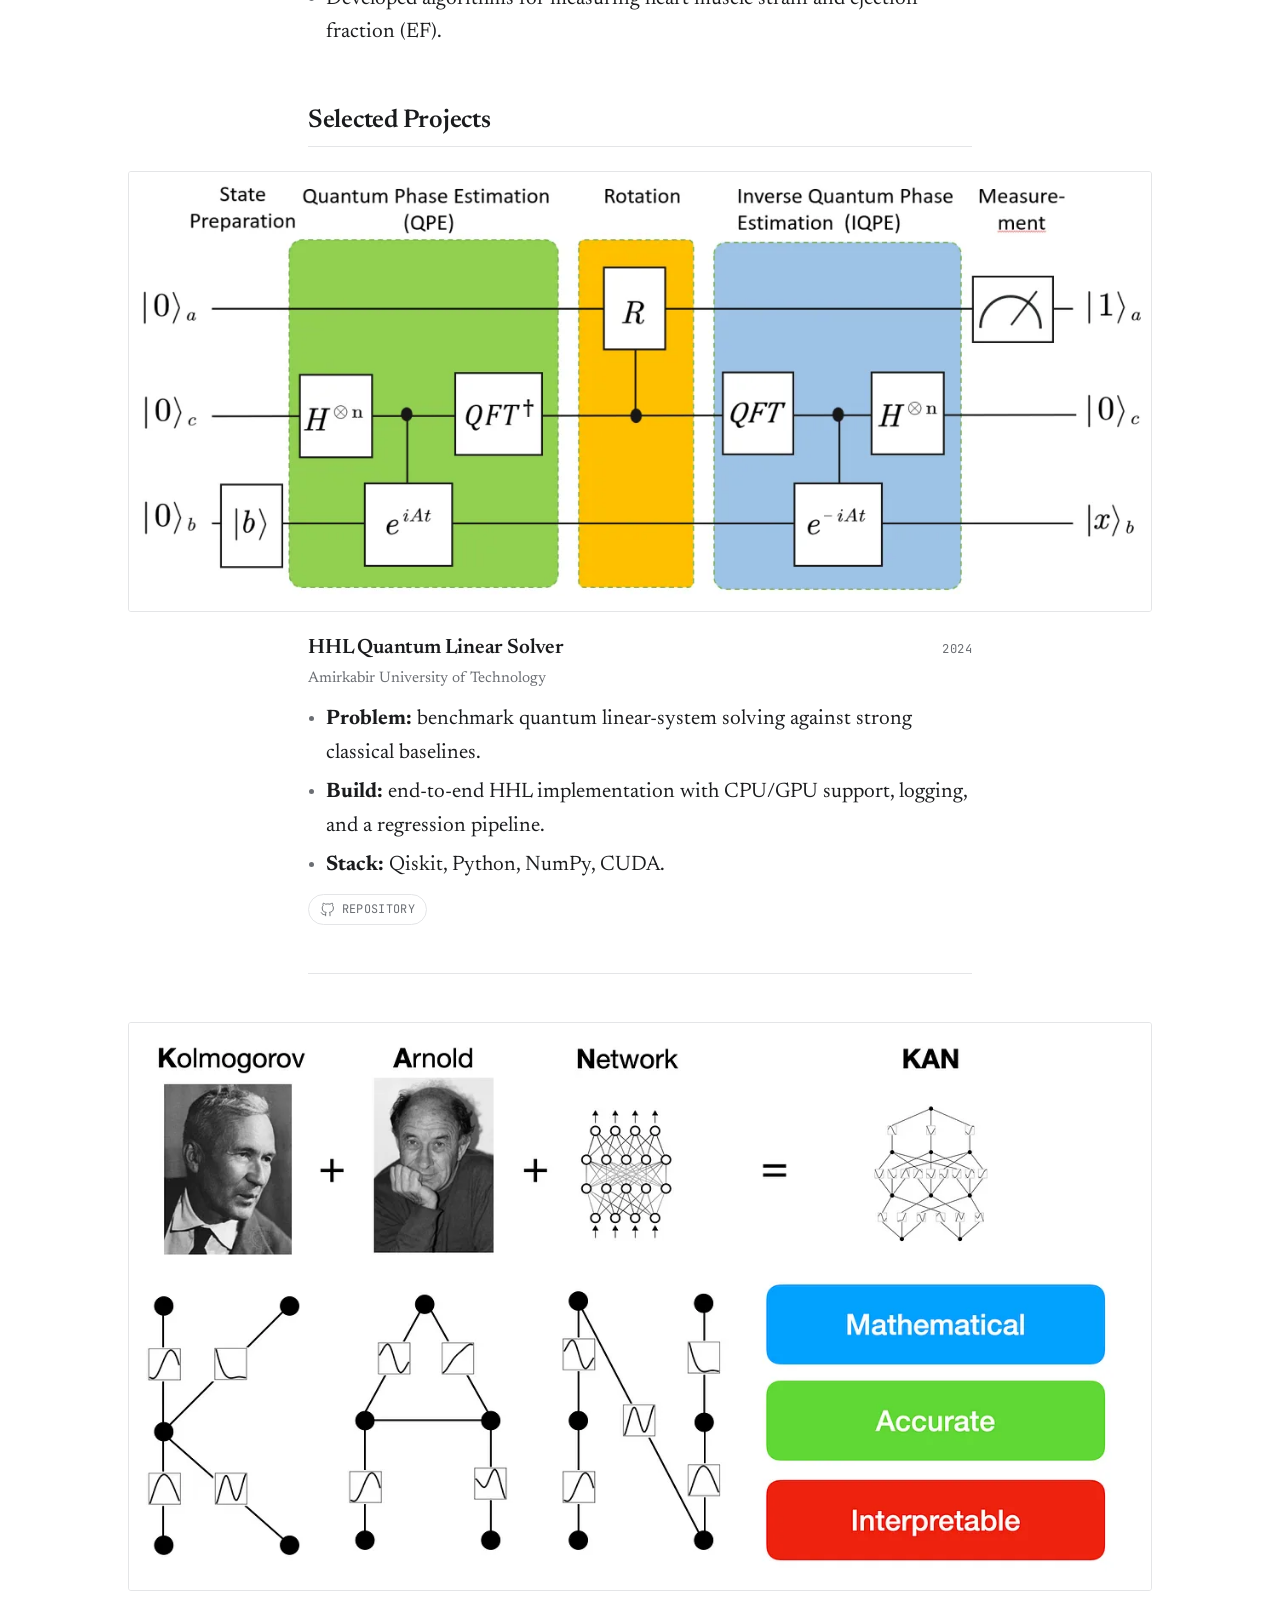
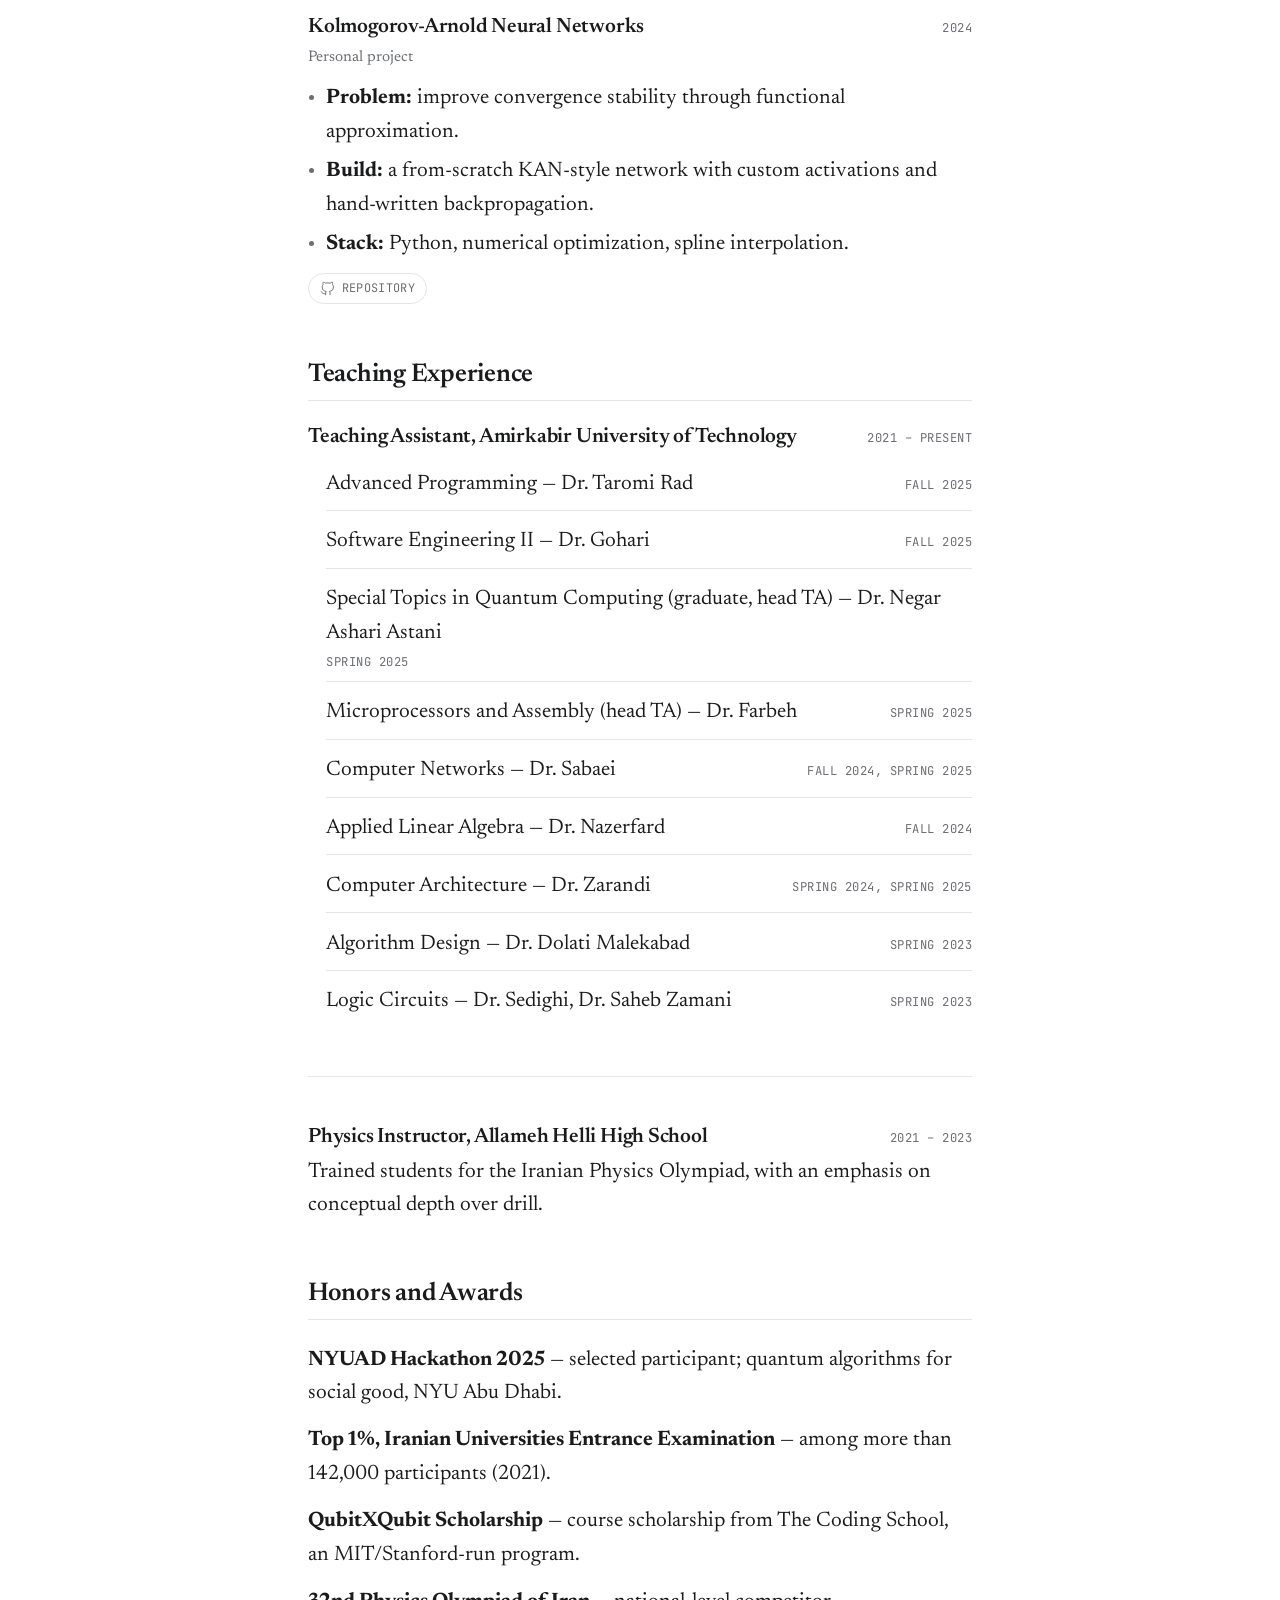
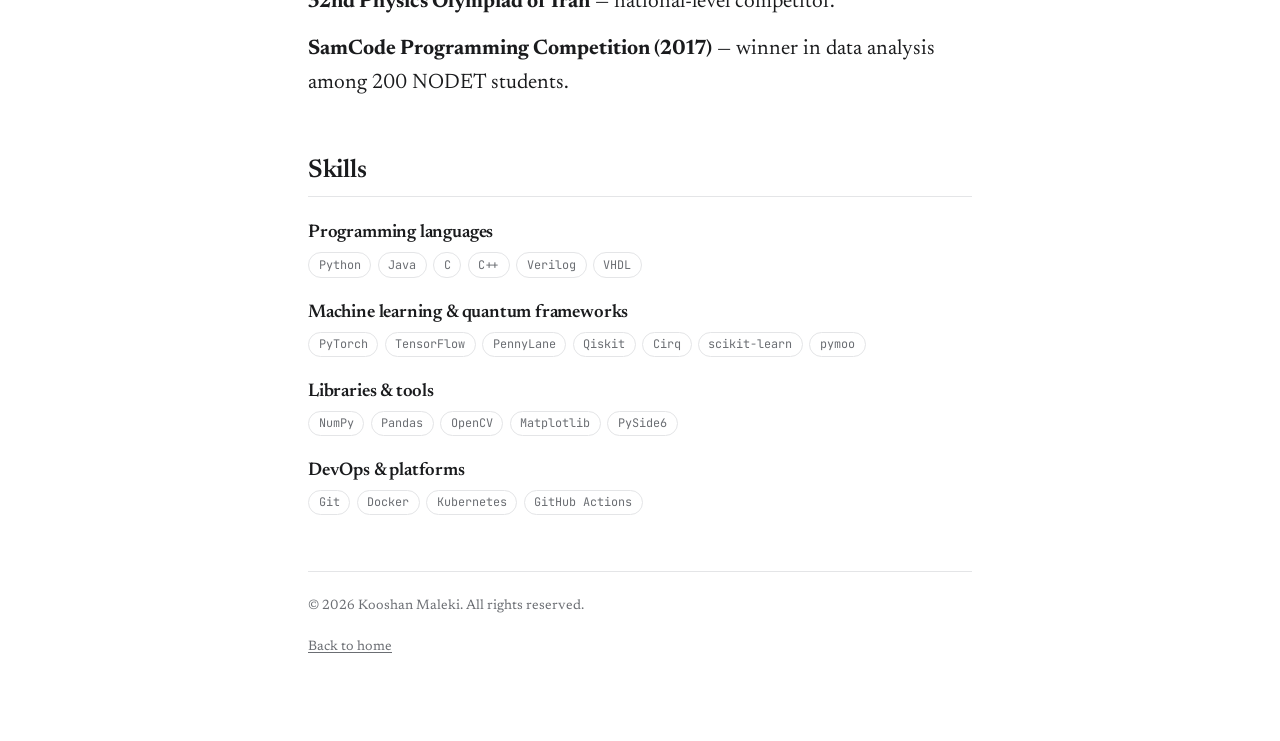
==== commit a5cdc868: "Fix link previews, favicon fallback and placeholder copy - Point og:image, twitter:image and the JSO" ====
--- a/cv/index.html
+++ b/cv/index.html
@@ -17,11 +17,12 @@
     content="Education, research, publications, teaching and awards of Kooshan Maleki.">
   <meta property="og:type" content="profile">
   <meta property="og:url" content="https://kooshan.info/cv/">
-  <meta property="og:image" content="https://kooshan.info/static/profile.webp">
+  <meta property="og:image" content="https://kooshan.info/static/profile-og.jpg">
   <meta name="twitter:card" content="summary">
   <meta name="theme-color" content="#0e0f11">
 
-  <link rel="icon" href="../static/icon.webp" sizes="any" type="image/webp">
+  <link rel="icon" href="../static/icon.webp" type="image/webp">
+  <link rel="icon" href="../static/icon.png" type="image/png">
   <link rel="apple-touch-icon" href="../static/icon.png">
 
   <link rel="preconnect" href="https://fonts.googleapis.com">
--- a/styles.css
+++ b/styles.css
@@ -8,7 +8,7 @@
   --font-serif: "Newsreader", Georgia, "Times New Roman", serif;
   --font-mono: "JetBrains Mono", ui-monospace, SFMono-Regular, Menlo, monospace;
 
-  --measure: 40rem;
+  --measure: 44rem;
 
   --bg: #ffffff;
   --text: #1a1b1d;
@@ -42,10 +42,13 @@
 
 body {
   margin: 0;
+  /* The publication figures break out past the column, so keep any sub-pixel
+     overhang from producing a horizontal scrollbar. */
+  overflow-x: hidden;
   background: var(--bg);
   color: var(--text);
   font-family: var(--font-serif);
-  font-size: 19px;
+  font-size: 21px;
   line-height: 1.6;
   font-variant-numeric: oldstyle-nums proportional-nums;
   -webkit-font-smoothing: antialiased;
@@ -54,7 +57,7 @@
 
 @media (max-width: 34rem) {
   body {
-    font-size: 17px;
+    font-size: 18px;
   }
 }
 
@@ -143,8 +146,8 @@
 }
 
 .hero-photo {
-  width: 160px;
-  height: 160px;
+  width: 190px;
+  height: 190px;
   border-radius: 50%;
   object-fit: cover;
   margin-bottom: 1.5rem;
@@ -282,7 +285,7 @@
 }
 
 .hero-logo {
-  height: 34px;
+  height: 42px;
   width: auto;
   margin-bottom: 1.25rem;
   opacity: 0.9;
@@ -333,19 +336,19 @@
 }
 
 .column h1 {
-  font-size: 1.9rem;
+  font-size: 2.3rem;
   margin: 0 0 1.5rem;
 }
 
 .column h2 {
-  font-size: 1.35rem;
-  margin: 3rem 0 1.25rem;
+  font-size: 1.6rem;
+  margin: 3.5rem 0 1.5rem;
   padding-bottom: 0.5rem;
   border-bottom: 1px solid var(--rule);
 }
 
 .column h3 {
-  font-size: 1.08rem;
+  font-size: 1.15rem;
   margin: 0;
 }
 
@@ -375,11 +378,18 @@
    ========================================================================== */
 
 .entry {
-  margin-bottom: 2.25rem;
+  margin-bottom: 3rem;
 }
 
 .entry:last-child {
   margin-bottom: 0;
+}
+
+/* A rule between entries so consecutive publications, projects and posts read
+   as separate items rather than one continuous block. */
+.entry + .entry {
+  padding-top: 3rem;
+  border-top: 1px solid var(--rule);
 }
 
 .entry-head {
@@ -391,14 +401,26 @@
   margin-bottom: 0.3rem;
 }
 
+.entry-head h3 {
+  font-size: 1.3rem;
+}
+
 .entry-head .meta {
   flex-shrink: 0;
 }
 
-/* Publication and project titles sit directly on the entry, with no date
-   column beside them, so they need their own breathing room. */
+/* Publication titles sit directly on the entry, with no date column beside
+   them. They are the headline of the item, so they get their own size. */
 .entry > h3 {
-  margin-bottom: 0.35rem;
+  font-size: 1.5rem;
+  line-height: 1.25;
+  margin-bottom: 0.5rem;
+}
+
+@media (max-width: 34rem) {
+  .entry > h3 {
+    font-size: 1.3rem;
+  }
 }
 
 .entry-sub {
@@ -424,8 +446,16 @@
   color: var(--muted);
 }
 
+/* Figures break out of the text column to 80% of the viewport, centred, so the
+   detail in a paper figure is actually readable. On narrow screens the column
+   is already wider than 80vw, so they stay full-column instead of shrinking. */
 .figure {
-  margin: 0 0 1rem;
+  position: relative;
+  left: 50%;
+  transform: translateX(-50%);
+  width: max(100%, 80vw);
+  max-width: 1200px;
+  margin: 0 0 1.5rem;
   border: 1px solid var(--rule);
   border-radius: 3px;
   overflow: hidden;
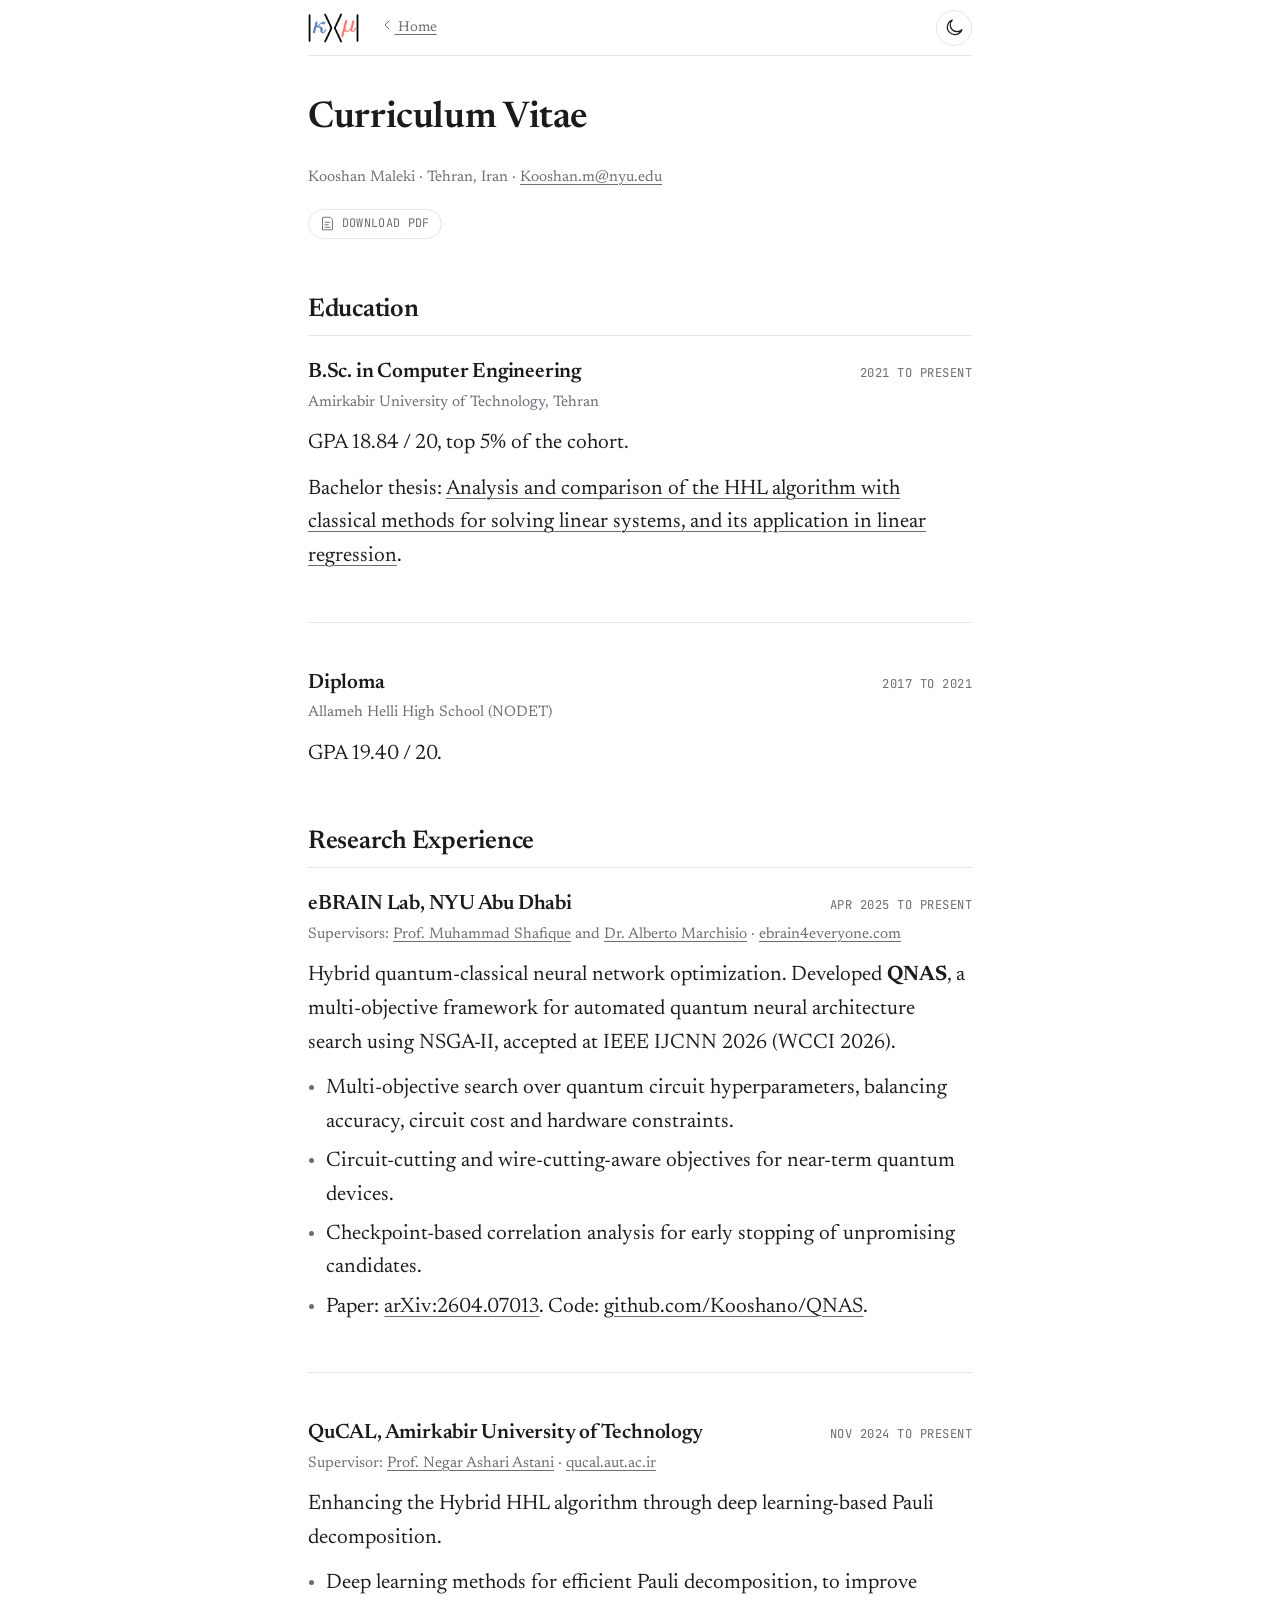
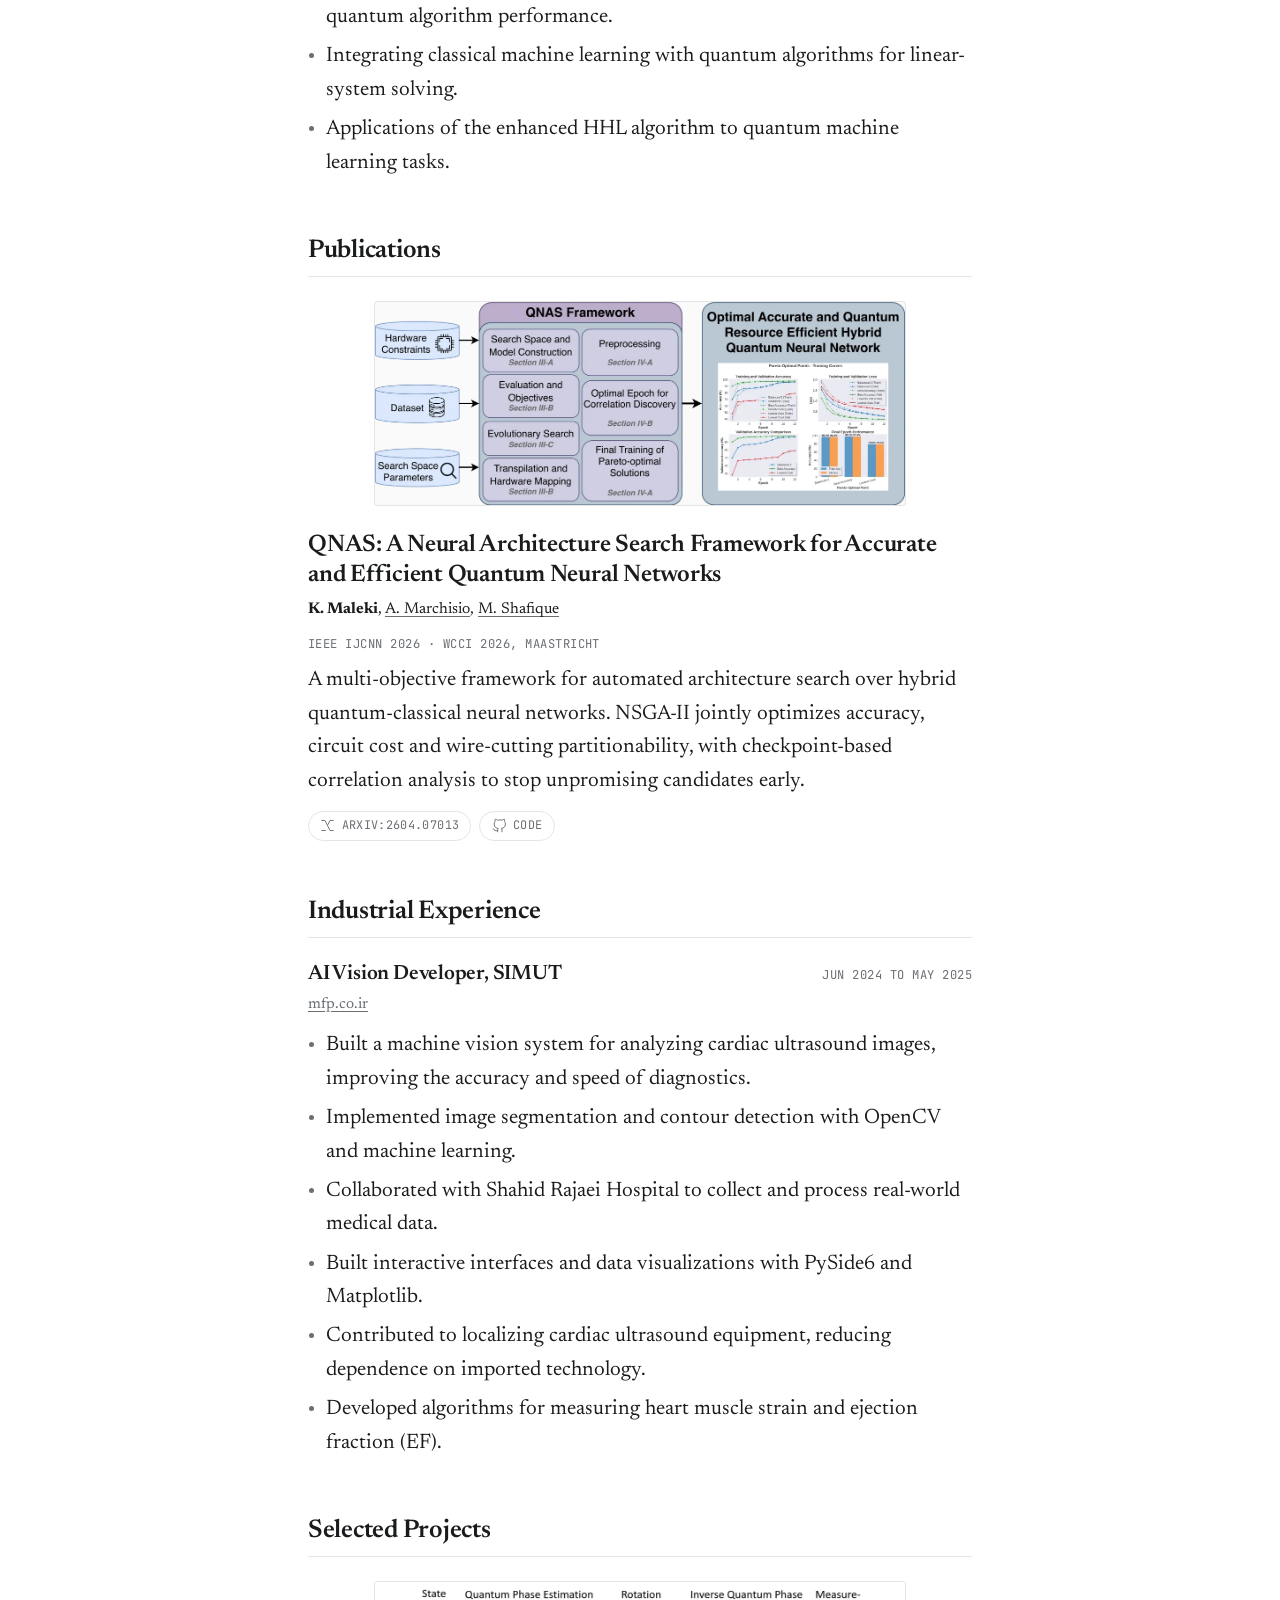
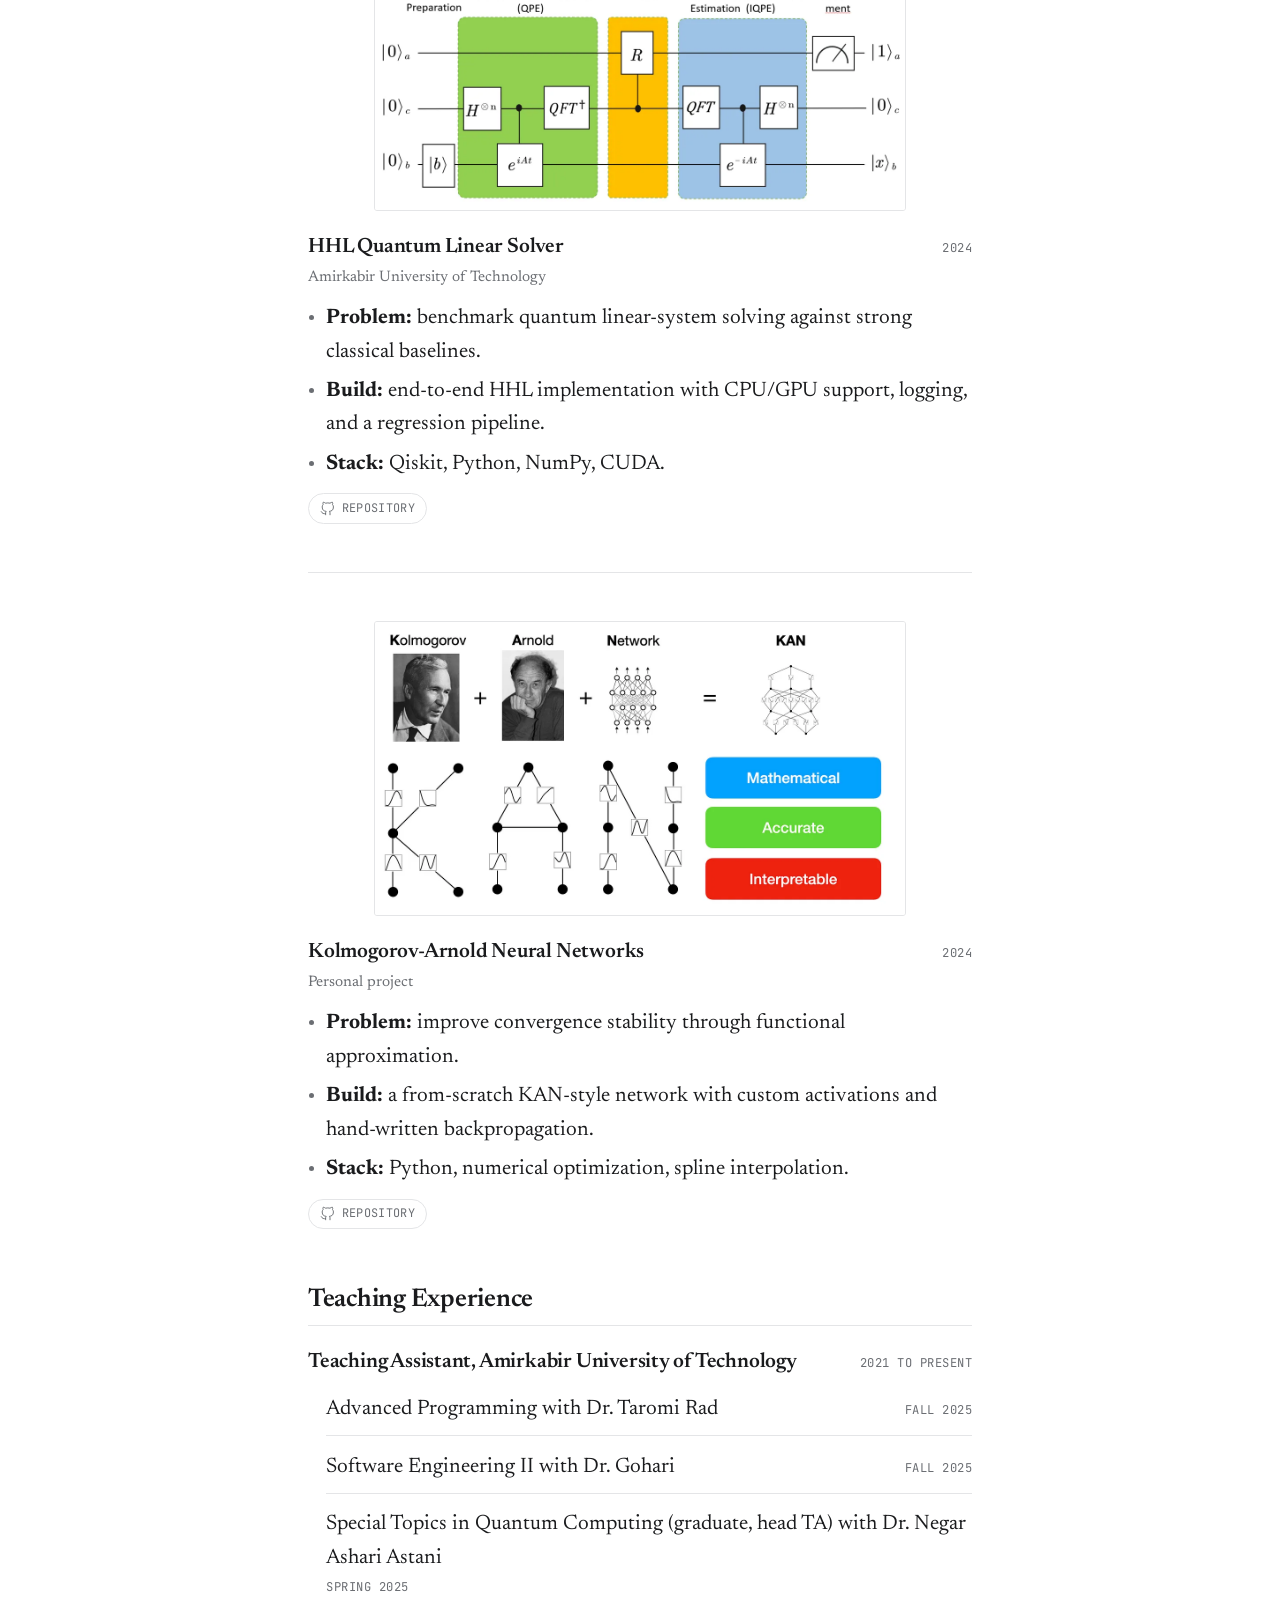
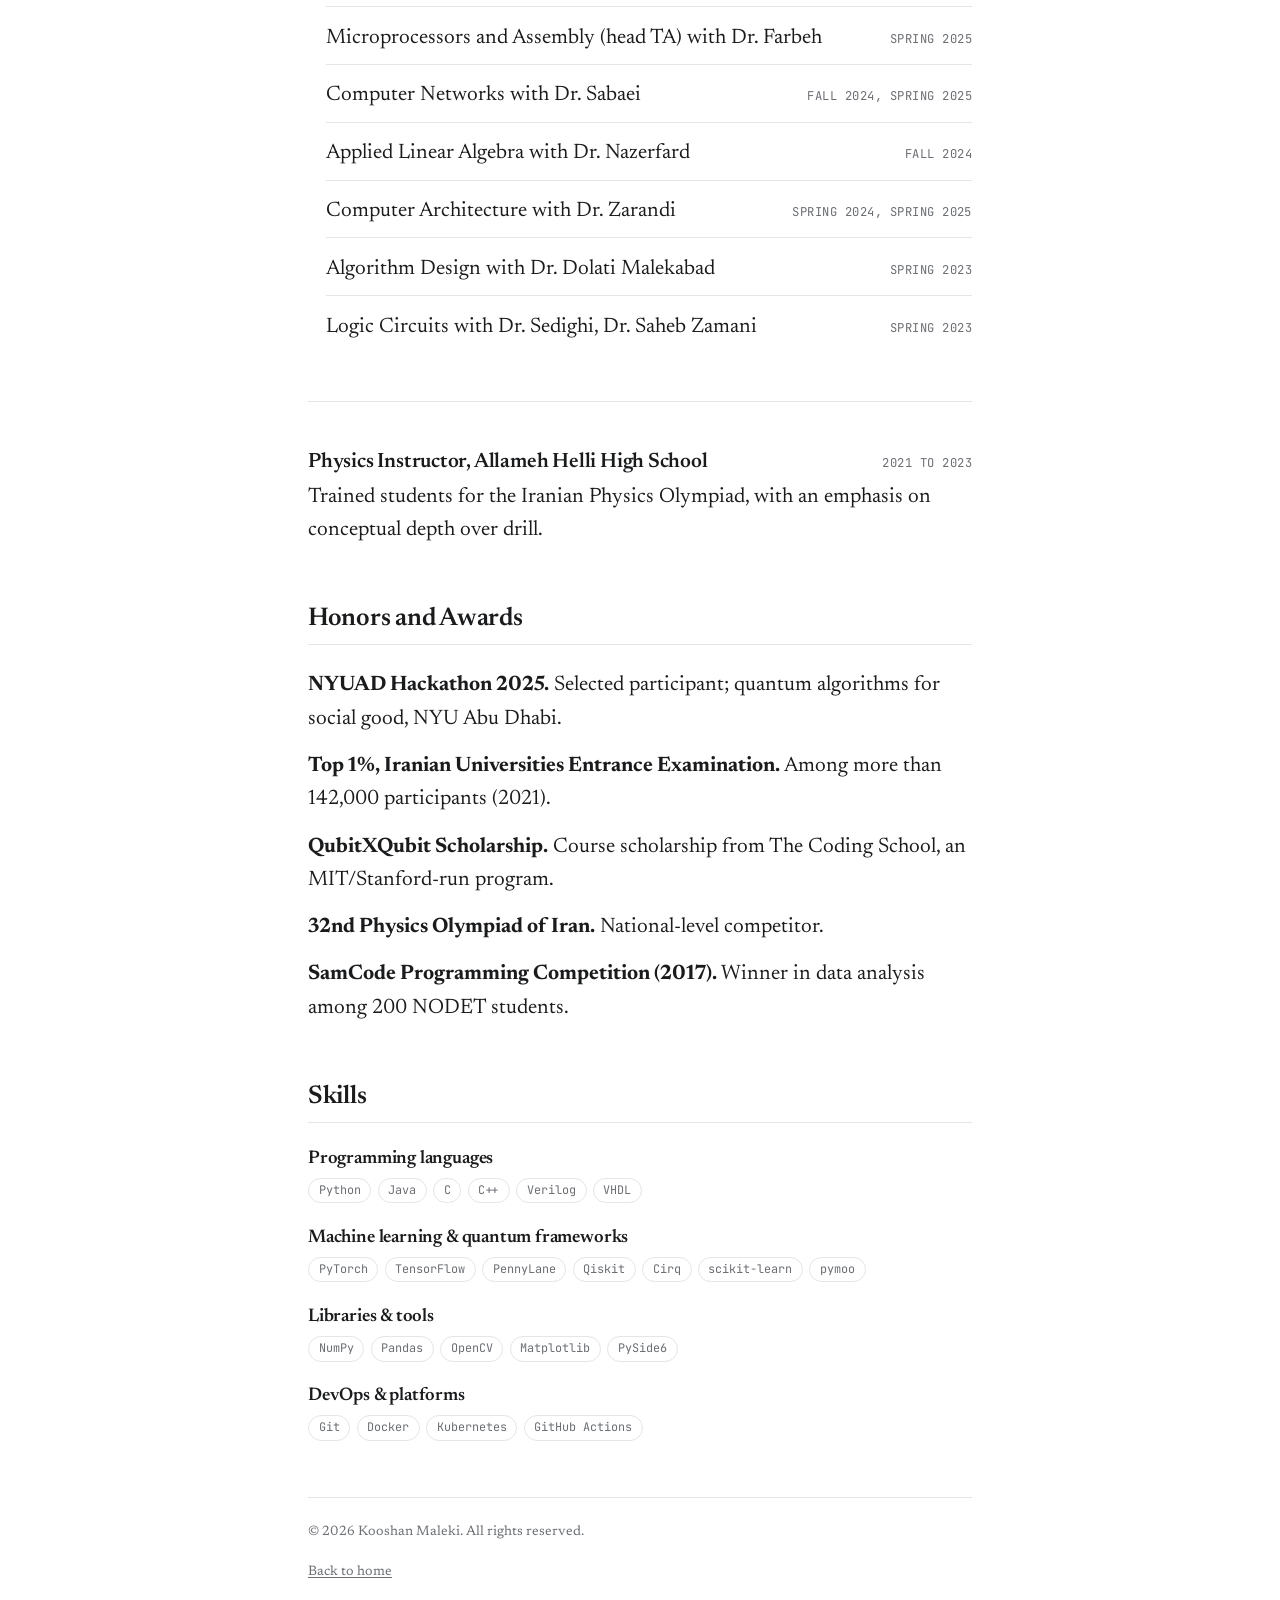
==== commit a2e2bcd7: "Remove em and en dashes from prose, markup and comments Every em dash is rewritten rather than swapp" ====
--- a/cv/index.html
+++ b/cv/index.html
@@ -5,14 +5,14 @@
   <meta charset="utf-8">
   <meta name="viewport" content="width=device-width, initial-scale=1">
 
-  <title>Curriculum Vitae — Kooshan Maleki</title>
+  <title>Curriculum Vitae of Kooshan Maleki</title>
   <meta name="description"
     content="Curriculum vitae of Kooshan Maleki: education, research at the eBRAIN Lab (NYU Abu Dhabi) and QuCAL, publications, industrial experience, projects, teaching, awards and skills.">
   <meta name="author" content="Kooshan Maleki">
   <meta name="robots" content="index, follow">
   <link rel="canonical" href="https://kooshan.info/cv/">
 
-  <meta property="og:title" content="Curriculum Vitae — Kooshan Maleki">
+  <meta property="og:title" content="Curriculum Vitae of Kooshan Maleki">
   <meta property="og:description"
     content="Education, research, publications, teaching and awards of Kooshan Maleki.">
   <meta property="og:type" content="profile">
@@ -120,10 +120,10 @@
         <article class="entry">
           <div class="entry-head">
             <h3>B.Sc. in Computer Engineering</h3>
-            <span class="meta">2021 &ndash; Present</span>
+            <span class="meta">2021 to Present</span>
           </div>
           <p class="entry-sub">Amirkabir University of Technology, Tehran</p>
-          <p>GPA 18.84 / 20 &mdash; top 5% of the cohort.</p>
+          <p>GPA 18.84 / 20, top 5% of the cohort.</p>
           <p>
             Bachelor thesis:
             <a href="https://github.com/Kooshano/HHL" target="_blank" rel="noopener noreferrer">Analysis and comparison
@@ -135,7 +135,7 @@
         <article class="entry">
           <div class="entry-head">
             <h3>Diploma</h3>
-            <span class="meta">2017 &ndash; 2021</span>
+            <span class="meta">2017 to 2021</span>
           </div>
           <p class="entry-sub">Allameh Helli High School (NODET)</p>
           <p>GPA 19.40 / 20.</p>
@@ -149,7 +149,7 @@
         <article class="entry">
           <div class="entry-head">
             <h3>eBRAIN Lab, NYU Abu Dhabi</h3>
-            <span class="meta">Apr 2025 &ndash; Present</span>
+            <span class="meta">Apr 2025 to Present</span>
           </div>
           <p class="entry-sub">
             Supervisors:
@@ -180,7 +180,7 @@
         <article class="entry">
           <div class="entry-head">
             <h3>QuCAL, Amirkabir University of Technology</h3>
-            <span class="meta">Nov 2024 &ndash; Present</span>
+            <span class="meta">Nov 2024 to Present</span>
           </div>
           <p class="entry-sub">
             Supervisor:
@@ -238,7 +238,7 @@
                 <svg width="12" height="12" fill="none" stroke="currentColor" stroke-width="1.5" stroke-linecap="round"
                   stroke-linejoin="round" aria-hidden="true">
                   <use href="#i-star" /></svg>
-                <span class="stars-count">&mdash;</span>
+                <span class="stars-count"></span>
               </span>
             </a>
           </p>
@@ -252,7 +252,7 @@
         <article class="entry">
           <div class="entry-head">
             <h3>AI Vision Developer, SIMUT</h3>
-            <span class="meta">Jun 2024 &ndash; May 2025</span>
+            <span class="meta">Jun 2024 to May 2025</span>
           </div>
           <p class="entry-sub"><a href="https://mfp.co.ir" target="_blank" rel="noopener noreferrer">mfp.co.ir</a></p>
           <ul>
@@ -299,7 +299,7 @@
                 <svg width="12" height="12" fill="none" stroke="currentColor" stroke-width="1.5" stroke-linecap="round"
                   stroke-linejoin="round" aria-hidden="true">
                   <use href="#i-star" /></svg>
-                <span class="stars-count">&mdash;</span>
+                <span class="stars-count"></span>
               </span>
             </a>
           </p>
@@ -332,7 +332,7 @@
                 <svg width="12" height="12" fill="none" stroke="currentColor" stroke-width="1.5" stroke-linecap="round"
                   stroke-linejoin="round" aria-hidden="true">
                   <use href="#i-star" /></svg>
-                <span class="stars-count">&mdash;</span>
+                <span class="stars-count"></span>
               </span>
             </a>
           </p>
@@ -346,21 +346,21 @@
         <article class="entry">
           <div class="entry-head">
             <h3>Teaching Assistant, Amirkabir University of Technology</h3>
-            <span class="meta">2021 &ndash; Present</span>
+            <span class="meta">2021 to Present</span>
           </div>
           <ul class="course-list">
-            <li><span>Advanced Programming &mdash; Dr. Taromi Rad</span><span class="meta">Fall 2025</span></li>
-            <li><span>Software Engineering II &mdash; Dr. Gohari</span><span class="meta">Fall 2025</span></li>
-            <li><span>Special Topics in Quantum Computing (graduate, head TA) &mdash; Dr. Negar Ashari
+            <li><span>Advanced Programming with Dr. Taromi Rad</span><span class="meta">Fall 2025</span></li>
+            <li><span>Software Engineering II with Dr. Gohari</span><span class="meta">Fall 2025</span></li>
+            <li><span>Special Topics in Quantum Computing (graduate, head TA) with Dr. Negar Ashari
                 Astani</span><span class="meta">Spring 2025</span></li>
-            <li><span>Microprocessors and Assembly (head TA) &mdash; Dr. Farbeh</span><span class="meta">Spring
+            <li><span>Microprocessors and Assembly (head TA) with Dr. Farbeh</span><span class="meta">Spring
                 2025</span></li>
-            <li><span>Computer Networks &mdash; Dr. Sabaei</span><span class="meta">Fall 2024, Spring 2025</span></li>
-            <li><span>Applied Linear Algebra &mdash; Dr. Nazerfard</span><span class="meta">Fall 2024</span></li>
-            <li><span>Computer Architecture &mdash; Dr. Zarandi</span><span class="meta">Spring 2024, Spring
+            <li><span>Computer Networks with Dr. Sabaei</span><span class="meta">Fall 2024, Spring 2025</span></li>
+            <li><span>Applied Linear Algebra with Dr. Nazerfard</span><span class="meta">Fall 2024</span></li>
+            <li><span>Computer Architecture with Dr. Zarandi</span><span class="meta">Spring 2024, Spring
                 2025</span></li>
-            <li><span>Algorithm Design &mdash; Dr. Dolati Malekabad</span><span class="meta">Spring 2023</span></li>
-            <li><span>Logic Circuits &mdash; Dr. Sedighi, Dr. Saheb Zamani</span><span class="meta">Spring 2023</span>
+            <li><span>Algorithm Design with Dr. Dolati Malekabad</span><span class="meta">Spring 2023</span></li>
+            <li><span>Logic Circuits with Dr. Sedighi, Dr. Saheb Zamani</span><span class="meta">Spring 2023</span>
             </li>
           </ul>
         </article>
@@ -368,7 +368,7 @@
         <article class="entry">
           <div class="entry-head">
             <h3>Physics Instructor, Allameh Helli High School</h3>
-            <span class="meta">2021 &ndash; 2023</span>
+            <span class="meta">2021 to 2023</span>
           </div>
           <p>Trained students for the Iranian Physics Olympiad, with an emphasis on conceptual depth over drill.</p>
         </article>
@@ -378,14 +378,14 @@
       <section id="awards">
         <h2>Honors and Awards</h2>
         <ul class="award-list">
-          <li><strong>NYUAD Hackathon 2025</strong> &mdash; selected participant; quantum algorithms for social good,
+          <li><strong>NYUAD Hackathon 2025.</strong> Selected participant; quantum algorithms for social good,
             NYU Abu Dhabi.</li>
-          <li><strong>Top 1%, Iranian Universities Entrance Examination</strong> &mdash; among more than 142,000
+          <li><strong>Top 1%, Iranian Universities Entrance Examination.</strong> Among more than 142,000
             participants (2021).</li>
-          <li><strong>QubitXQubit Scholarship</strong> &mdash; course scholarship from The Coding School, an
+          <li><strong>QubitXQubit Scholarship.</strong> Course scholarship from The Coding School, an
             MIT/Stanford-run program.</li>
-          <li><strong>32nd Physics Olympiad of Iran</strong> &mdash; national-level competitor.</li>
-          <li><strong>SamCode Programming Competition (2017)</strong> &mdash; winner in data analysis among 200 NODET
+          <li><strong>32nd Physics Olympiad of Iran.</strong> National-level competitor.</li>
+          <li><strong>SamCode Programming Competition (2017).</strong> Winner in data analysis among 200 NODET
             students.</li>
         </ul>
       </section>
--- a/styles.css
+++ b/styles.css
@@ -1,5 +1,5 @@
 /* ==========================================================================
-   Kooshan Maleki — grayscale, serif, two pages.
+   Kooshan Maleki: grayscale, serif, two pages.
    Palette is monochrome by design: emphasis comes from weight, space and
    underlines, never from hue.
    ========================================================================== */
@@ -42,9 +42,6 @@
 
 body {
   margin: 0;
-  /* The publication figures break out past the column, so keep any sub-pixel
-     overhang from producing a horizontal scrollbar. */
-  overflow-x: hidden;
   background: var(--bg);
   color: var(--text);
   font-family: var(--font-serif);
@@ -111,7 +108,9 @@
 
 .hero {
   position: relative;
-  min-height: 520px;
+  /* Tall enough that the enlarged photo, name and icon row never collide with
+     the scroll chevron on a short viewport. */
+  min-height: 680px;
   height: 100svh;
   display: flex;
   flex-direction: column;
@@ -146,27 +145,28 @@
 }
 
 .hero-photo {
-  width: 190px;
-  height: 190px;
+  width: 260px;
+  height: 260px;
   border-radius: 50%;
   object-fit: cover;
-  margin-bottom: 1.5rem;
+  margin-bottom: 2rem;
   border: 1px solid rgba(255, 255, 255, 0.18);
 }
 
 @media (max-width: 34rem) {
   .hero-photo {
-    width: 128px;
-    height: 128px;
+    width: 170px;
+    height: 170px;
+    margin-bottom: 1.5rem;
   }
 }
 
 .hero-name {
   margin: 0;
   font-weight: 600;
-  font-size: clamp(2rem, 7vw, 2.9rem);
-  line-height: 1.15;
-  letter-spacing: -0.015em;
+  font-size: clamp(2.4rem, 8vw, 4rem);
+  line-height: 1.1;
+  letter-spacing: -0.02em;
 }
 
 .hero-role,
@@ -177,27 +177,32 @@
 }
 
 .hero-role {
-  font-size: clamp(1rem, 3.6vw, 1.15rem);
+  font-size: clamp(1.15rem, 4vw, 1.5rem);
 }
 
 .hero-place {
-  font-size: clamp(0.9rem, 3.2vw, 1rem);
+  font-size: clamp(1rem, 3.4vw, 1.2rem);
 }
 
 .hero-icons {
   display: flex;
   flex-wrap: wrap;
   justify-content: center;
-  gap: 0.35rem;
-  margin-top: 1.5rem;
+  gap: 0.5rem;
+  margin-top: 2rem;
+}
+
+.hero-icons svg {
+  width: 30px;
+  height: 30px;
 }
 
 .icon-link {
   display: inline-flex;
   align-items: center;
   justify-content: center;
-  width: 2.5rem;
-  height: 2.5rem;
+  width: 3rem;
+  height: 3rem;
   color: var(--hero-text);
   text-decoration: none;
   border-radius: 50%;
@@ -285,10 +290,17 @@
 }
 
 .hero-logo {
-  height: 42px;
+  height: 58px;
   width: auto;
-  margin-bottom: 1.25rem;
+  margin-bottom: 1.75rem;
   opacity: 0.9;
+}
+
+@media (max-width: 34rem) {
+  .hero-logo {
+    height: 44px;
+    margin-bottom: 1.25rem;
+  }
 }
 
 .theme-toggle {
@@ -374,7 +386,7 @@
 }
 
 /* ==========================================================================
-   Entries — shared by publications, projects, education, experience
+   Entries, shared by publications, projects, education, experience
    ========================================================================== */
 
 .entry {
@@ -446,20 +458,21 @@
   color: var(--muted);
 }
 
-/* Figures break out of the text column to 80% of the viewport, centred, so the
-   detail in a paper figure is actually readable. On narrow screens the column
-   is already wider than 80vw, so they stay full-column instead of shrinking. */
+/* Figures sit inside the text column and stop short of it, so the measure
+   stays the widest thing on the page. */
 .figure {
-  position: relative;
-  left: 50%;
-  transform: translateX(-50%);
-  width: max(100%, 80vw);
-  max-width: 1200px;
-  margin: 0 0 1.5rem;
+  width: 80%;
+  margin: 0 auto 1.5rem;
   border: 1px solid var(--rule);
   border-radius: 3px;
   overflow: hidden;
   background: var(--surface);
+}
+
+@media (max-width: 34rem) {
+  .figure {
+    width: 100%;
+  }
 }
 
 .figure img {
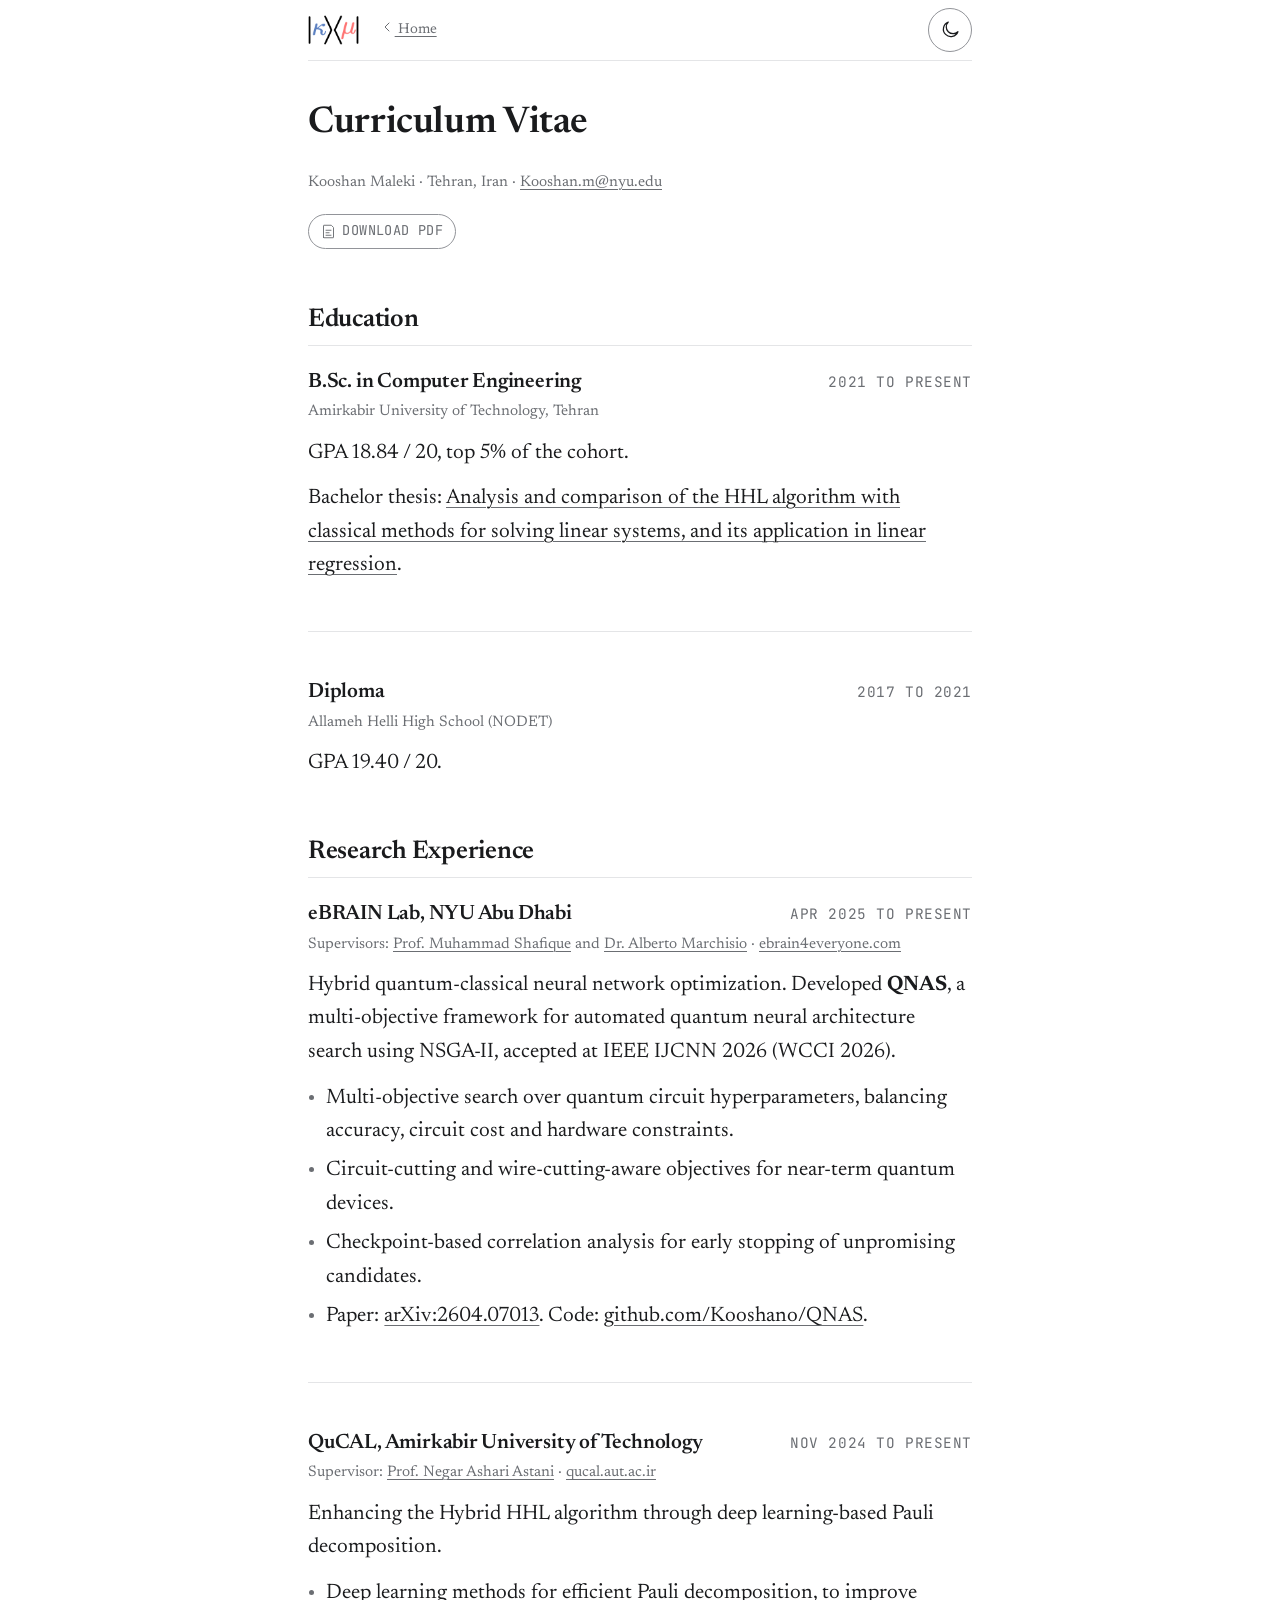
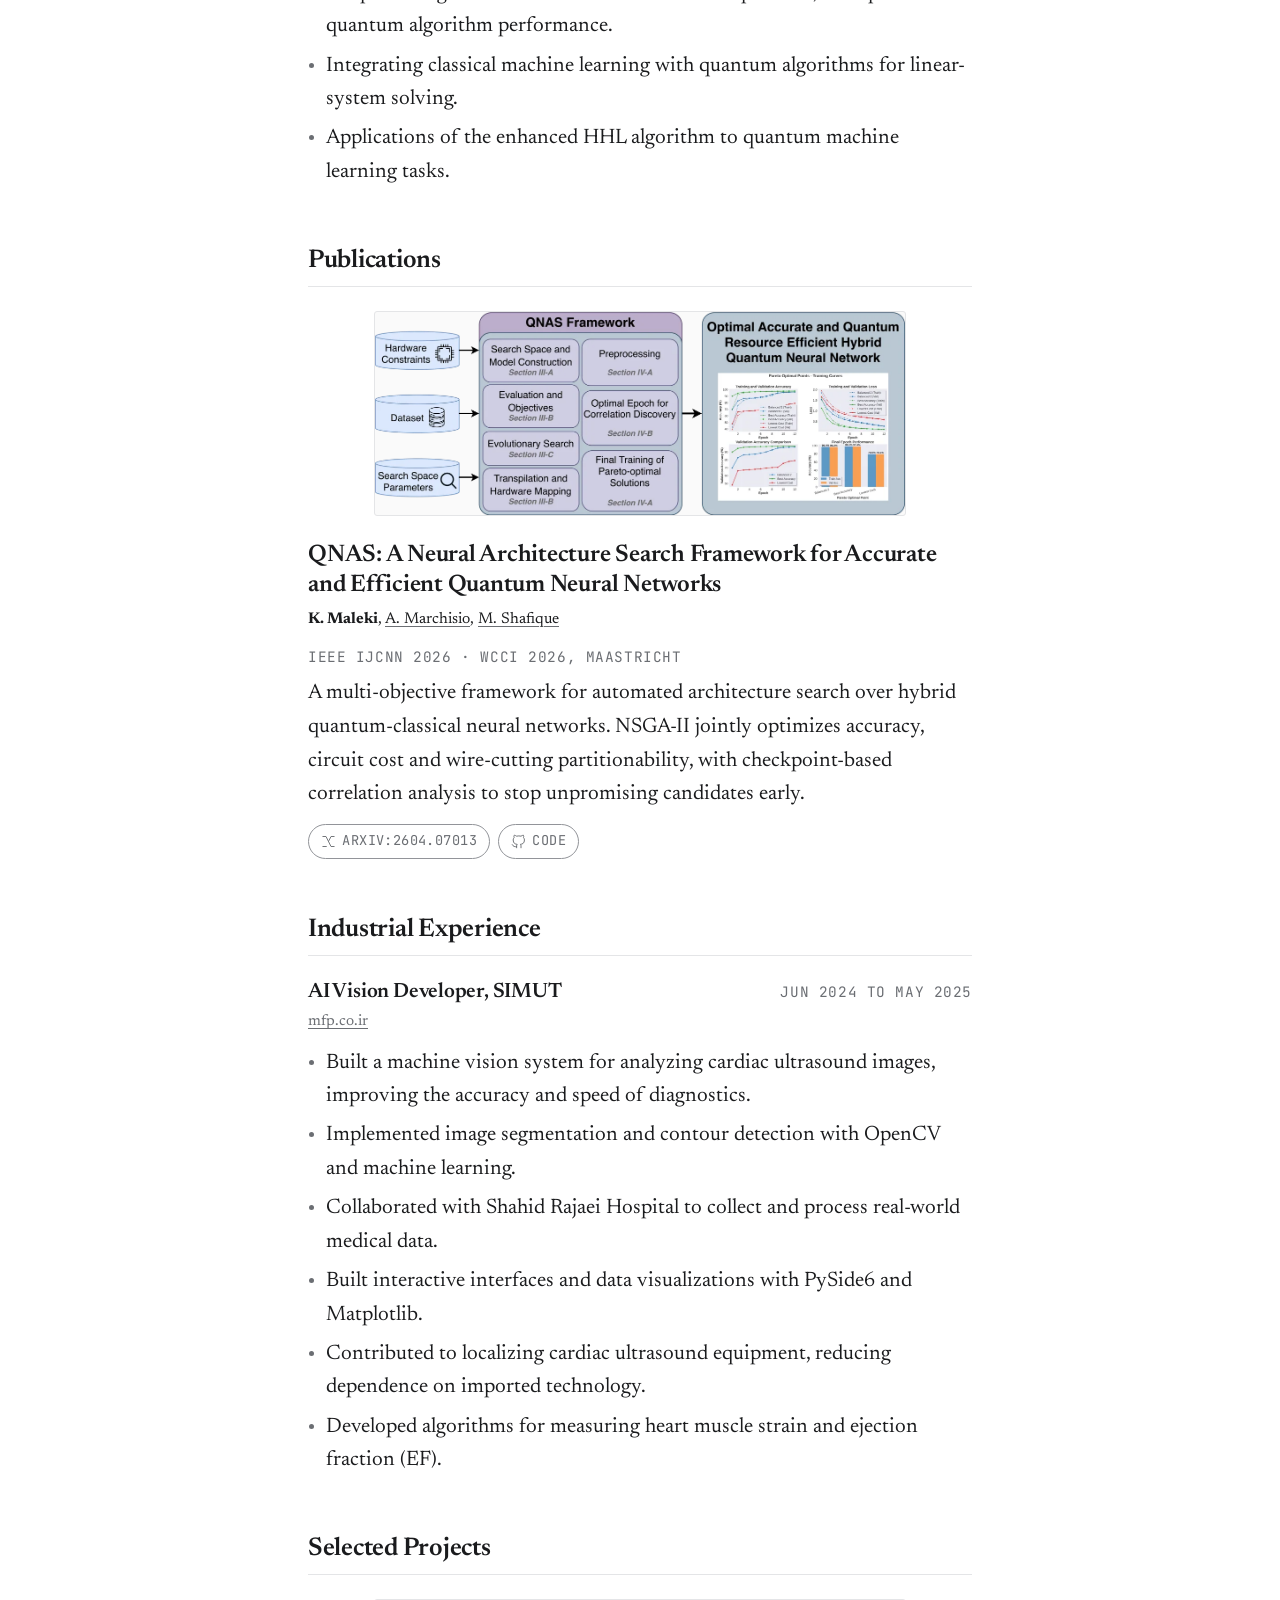
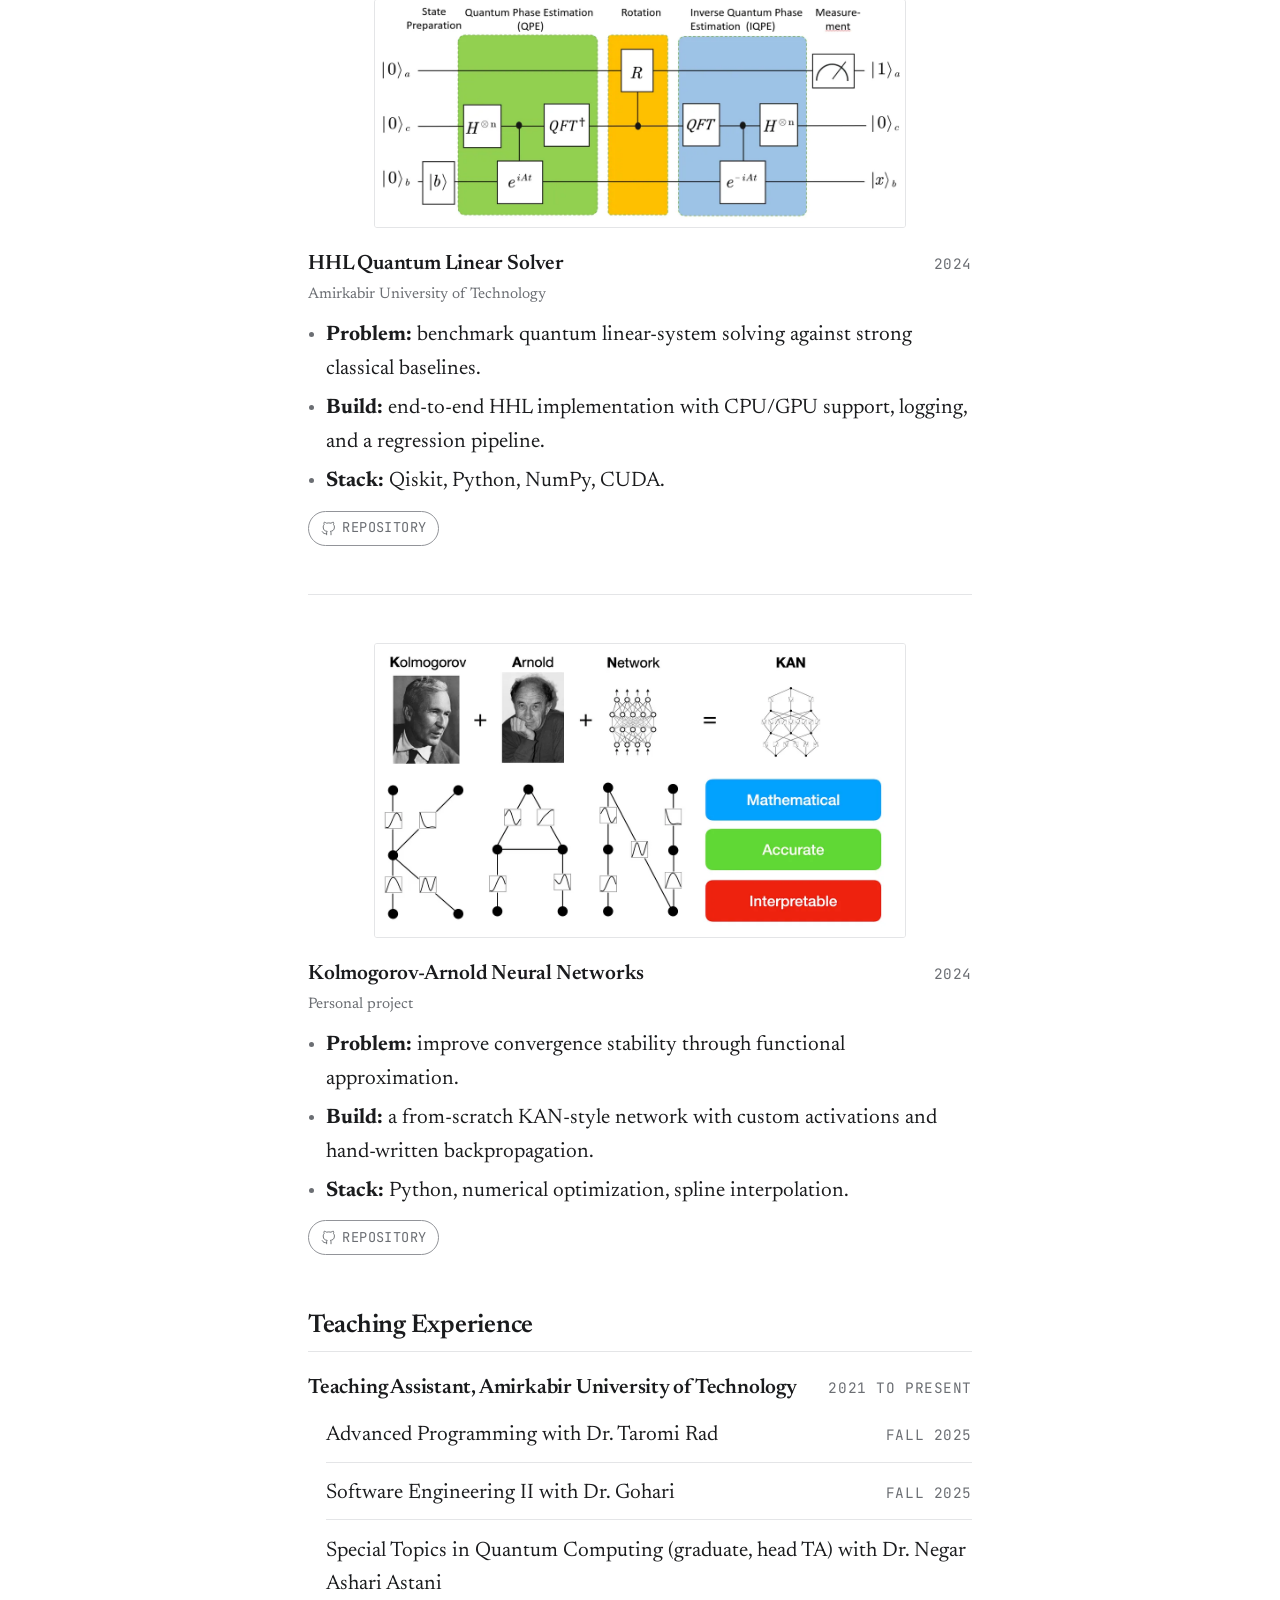
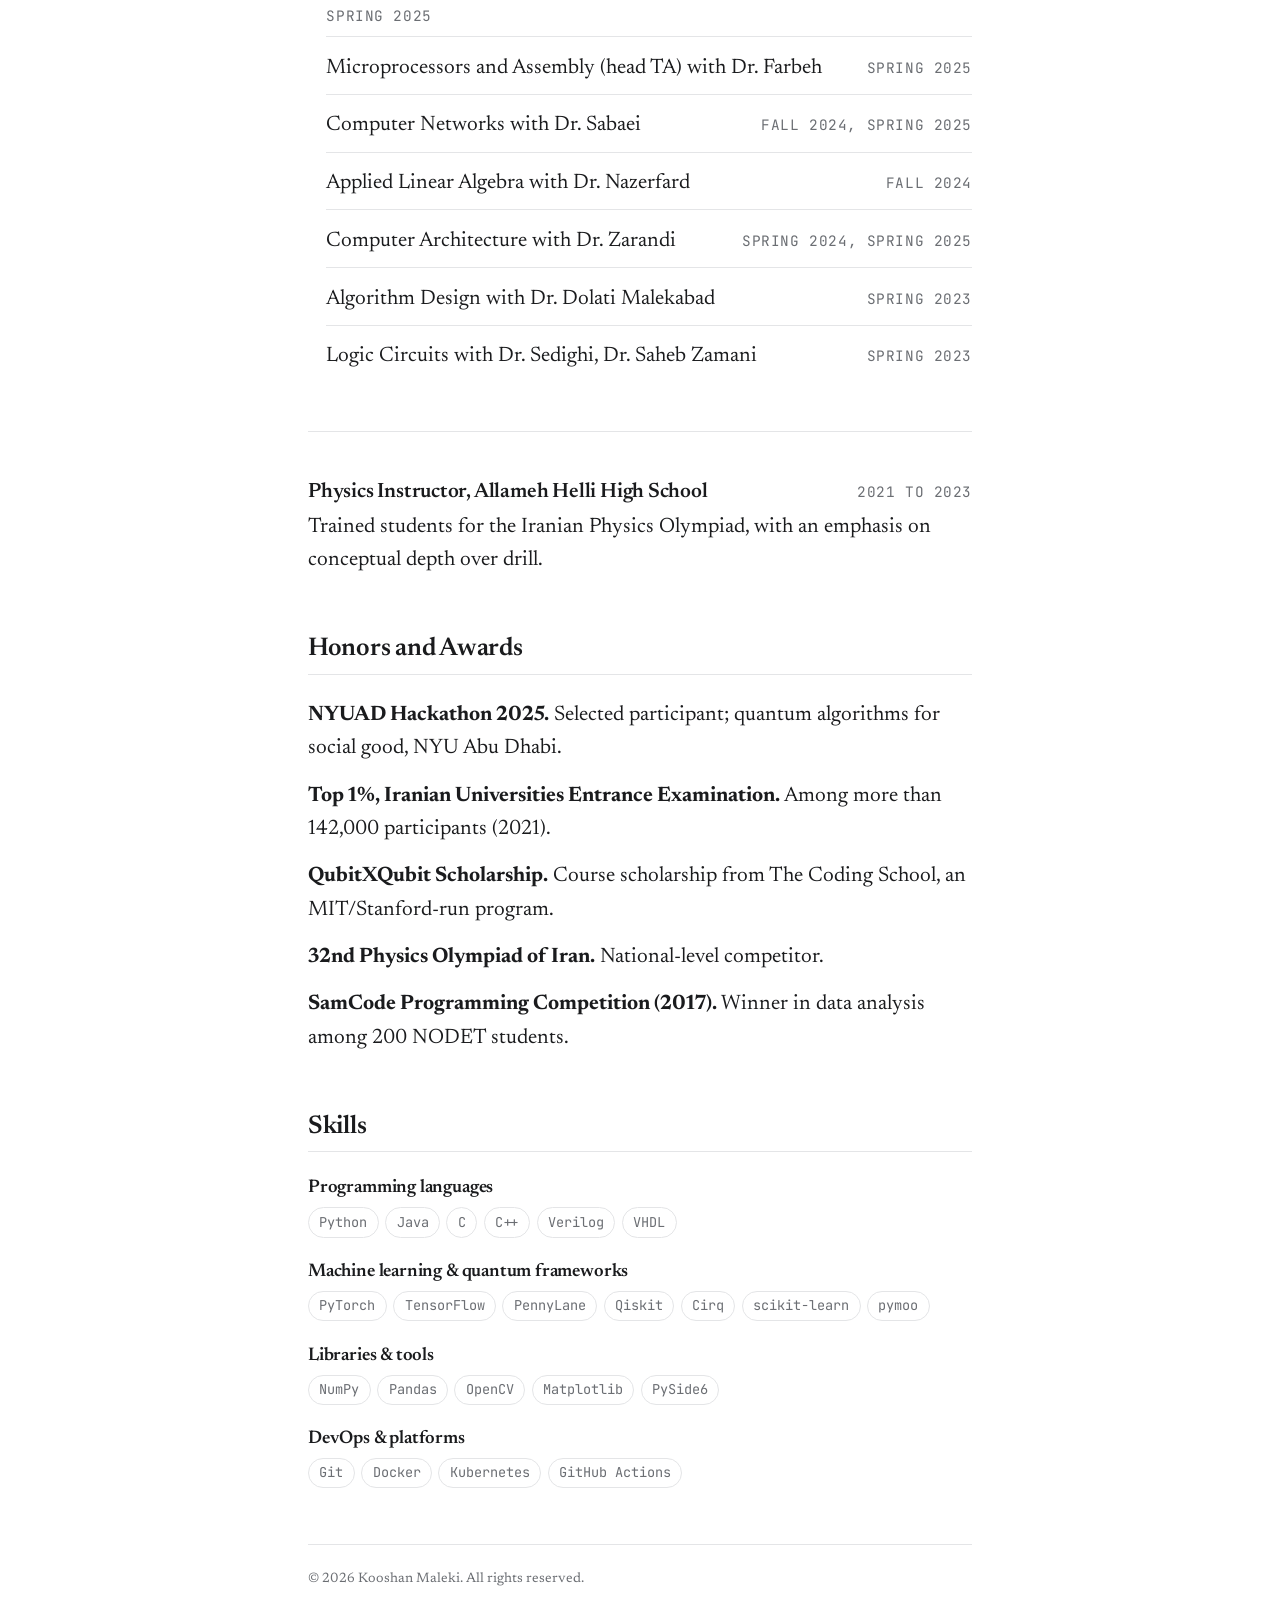
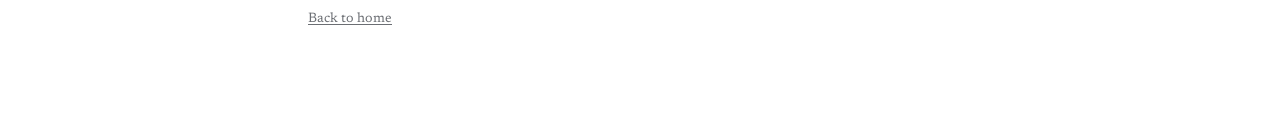
==== commit 7d236537: "Fix accessibility issues found in an HIG-based audit Contrast and sizing problems that a visual chec" ====
--- a/cv/index.html
+++ b/cv/index.html
@@ -77,11 +77,13 @@
 
   <div class="column">
     <div class="bar">
-      <a class="bar-logo" href="../" aria-label="Home">
+      <!-- Not a link: the "Home" link sits right beside it, and two adjacent
+           links to the same page is noise for anyone navigating by link. -->
+      <span class="bar-logo">
         <img class="logo-light" src="../static/logo-light.webp" width="304" height="180"
           alt="Kooshan Maleki's logo: the bra-ket expression |κ⟩⟨μ|">
         <img class="logo-dark" src="../static/logo-dark.webp" width="304" height="180" alt="" aria-hidden="true">
-      </a>
+      </span>
       <a class="bar-link" href="../">
         <svg width="16" height="16" fill="none" stroke="currentColor" stroke-width="1.5" stroke-linecap="round"
           stroke-linejoin="round" aria-hidden="true" style="vertical-align:-2px">
--- a/styles.css
+++ b/styles.css
@@ -13,7 +13,10 @@
   --bg: #ffffff;
   --text: #1a1b1d;
   --muted: #6b6e73;
+  /* Hairline separators sit below the 3:1 boundary contrast a control needs,
+     which is why interactive borders use their own token. */
   --rule: #e4e5e7;
+  --control-border: #929499;
   --surface: #fafafa;
 
   /* The hero stays dark in both themes. */
@@ -27,6 +30,7 @@
   --text: #e6e7e9;
   --muted: #9a9da3;
   --rule: #2a2c30;
+  --control-border: #606267;
   --surface: #1a1c1f;
 }
 
@@ -45,7 +49,9 @@
   background: var(--bg);
   color: var(--text);
   font-family: var(--font-serif);
-  font-size: 21px;
+  /* rem, not px, so the reader's browser font-size setting actually applies.
+     Every other size in this file is rem too, so the whole scale moves with it. */
+  font-size: 1.3125rem;
   line-height: 1.6;
   font-variant-numeric: oldstyle-nums proportional-nums;
   -webkit-font-smoothing: antialiased;
@@ -54,7 +60,7 @@
 
 @media (max-width: 34rem) {
   body {
-    font-size: 18px;
+    font-size: 1.125rem;
   }
 }
 
@@ -84,6 +90,12 @@
   outline: 2px solid var(--text);
   outline-offset: 3px;
   border-radius: 2px;
+}
+
+/* The hero is dark in both themes, so the page's ring colour would sit at
+   1.1:1 against it. Use the hero's own foreground instead. */
+.hero :focus-visible {
+  outline-color: var(--hero-text);
 }
 
 .skip-link {
@@ -109,8 +121,9 @@
 .hero {
   position: relative;
   /* Tall enough that the enlarged photo, name and icon row never collide with
-     the scroll chevron on a short viewport. */
-  min-height: 680px;
+     the scroll chevron, but never taller than the screen, which would push the
+     chevron below the fold on a phone in landscape. */
+  min-height: min(680px, 100svh);
   height: 100svh;
   display: flex;
   flex-direction: column;
@@ -307,13 +320,13 @@
   display: inline-flex;
   align-items: center;
   justify-content: center;
-  width: 2.25rem;
-  height: 2.25rem;
+  width: 2.75rem;
+  height: 2.75rem;
   margin-left: auto;
   padding: 0;
   color: var(--text);
   background: none;
-  border: 1px solid var(--rule);
+  border: 1px solid var(--control-border);
   border-radius: 50%;
   cursor: pointer;
   transition: border-color 0.15s ease, background-color 0.15s ease;
@@ -378,7 +391,7 @@
 
 .meta {
   font-family: var(--font-mono);
-  font-size: 0.76rem;
+  font-size: 0.9rem;
   letter-spacing: 0.04em;
   text-transform: uppercase;
   color: var(--muted);
@@ -479,6 +492,17 @@
   display: block;
   width: 100%;
   height: auto;
+  transition: opacity 0.15s ease;
+}
+
+/* Paper figures have white backgrounds, which glare against a dark page.
+   Take the edge off, and restore it on hover for a proper look. */
+[data-theme="dark"] .figure img {
+  opacity: 0.88;
+}
+
+[data-theme="dark"] .figure:hover img {
+  opacity: 1;
 }
 
 .authors {
@@ -504,14 +528,14 @@
   display: inline-flex;
   align-items: center;
   gap: 0.4rem;
-  padding: 0.3rem 0.7rem;
+  padding: 0.35rem 0.75rem;
   font-family: var(--font-mono);
-  font-size: 0.74rem;
+  font-size: 0.85rem;
   letter-spacing: 0.03em;
   text-transform: uppercase;
   text-decoration: none;
   color: var(--muted);
-  border: 1px solid var(--rule);
+  border: 1px solid var(--control-border);
   border-radius: 999px;
   transition: color 0.15s ease, border-color 0.15s ease;
 }
@@ -533,7 +557,13 @@
   align-items: center;
   gap: 0.25rem;
   padding-left: 0.45rem;
-  border-left: 1px solid var(--rule);
+  border-left: 1px solid var(--control-border);
+}
+
+/* Reserve the digits so the pill does not grow when the count arrives. */
+.stars-count {
+  display: inline-block;
+  min-width: 1.5ch;
 }
 
 /* ==========================================================================
@@ -613,9 +643,9 @@
 }
 
 .tag {
-  padding: 0.15rem 0.6rem;
+  padding: 0.2rem 0.65rem;
   font-family: var(--font-mono);
-  font-size: 0.74rem;
+  font-size: 0.85rem;
   color: var(--muted);
   border: 1px solid var(--rule);
   border-radius: 999px;
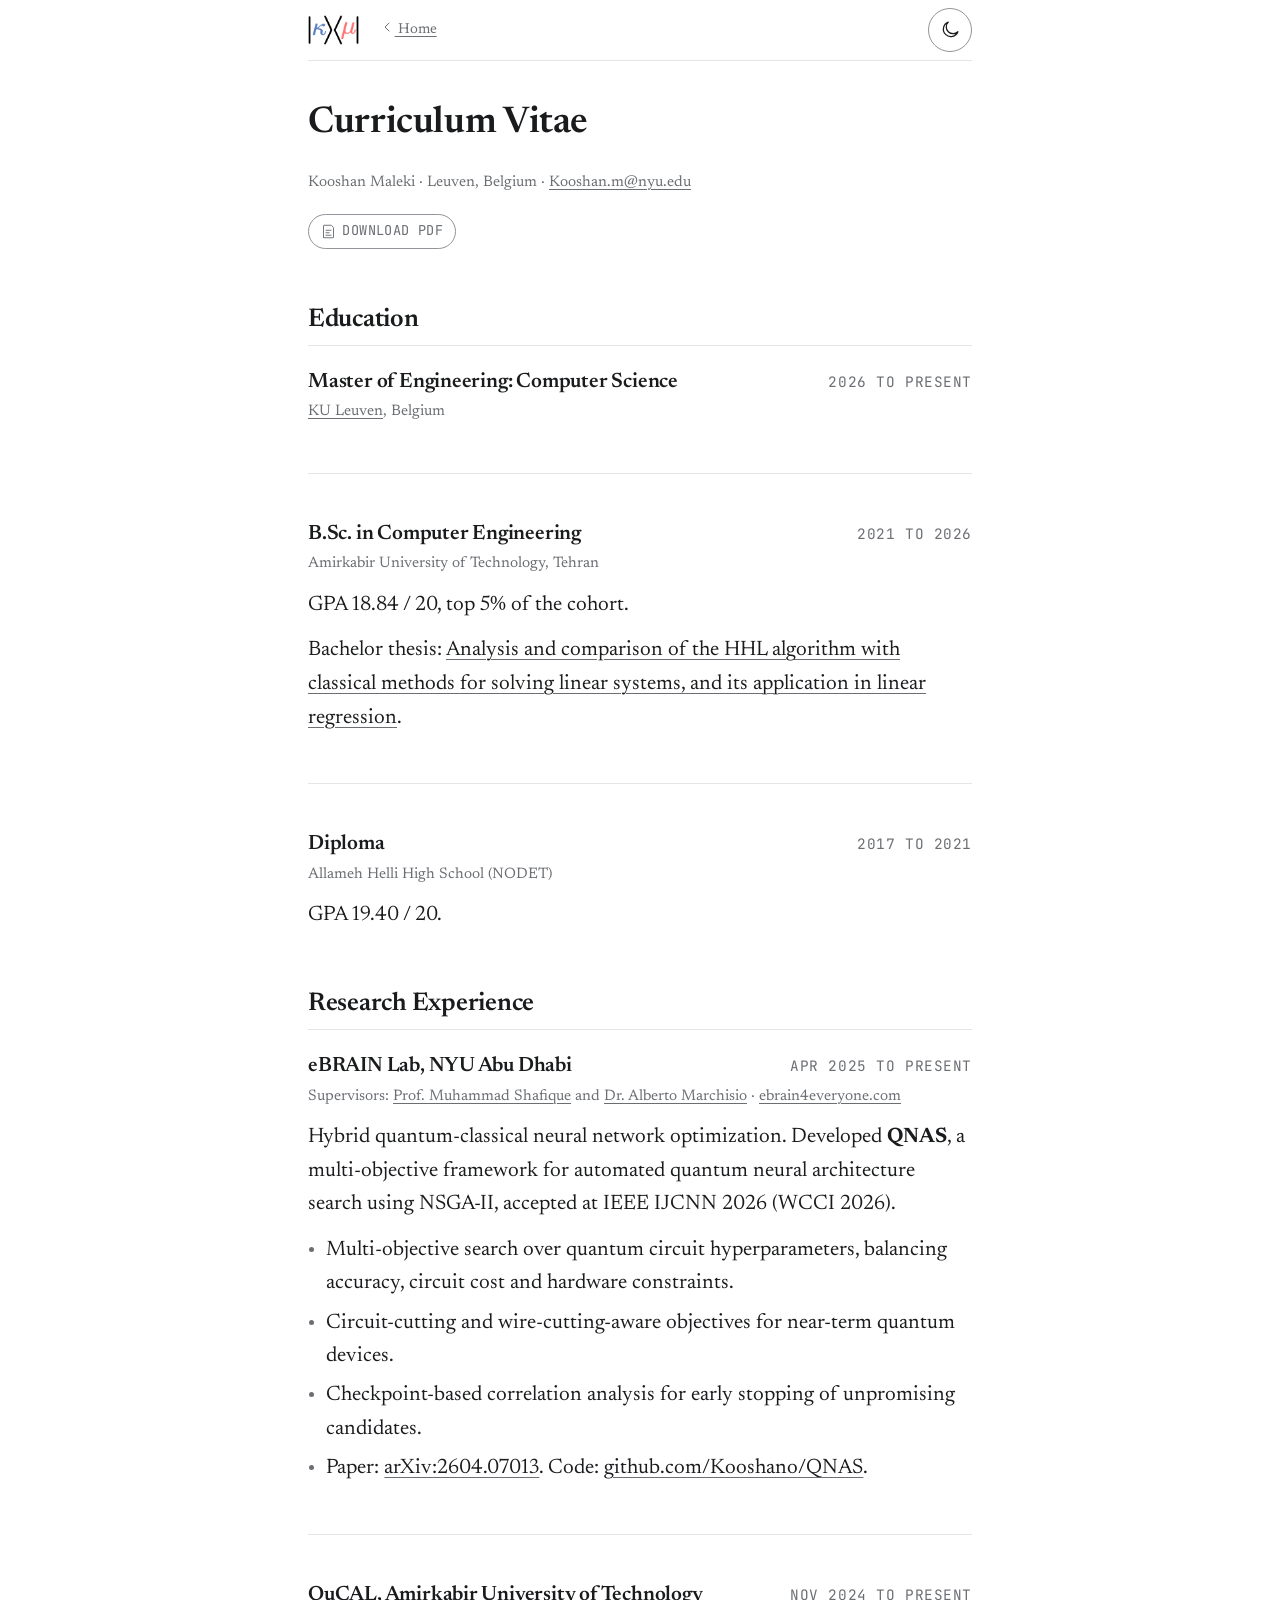
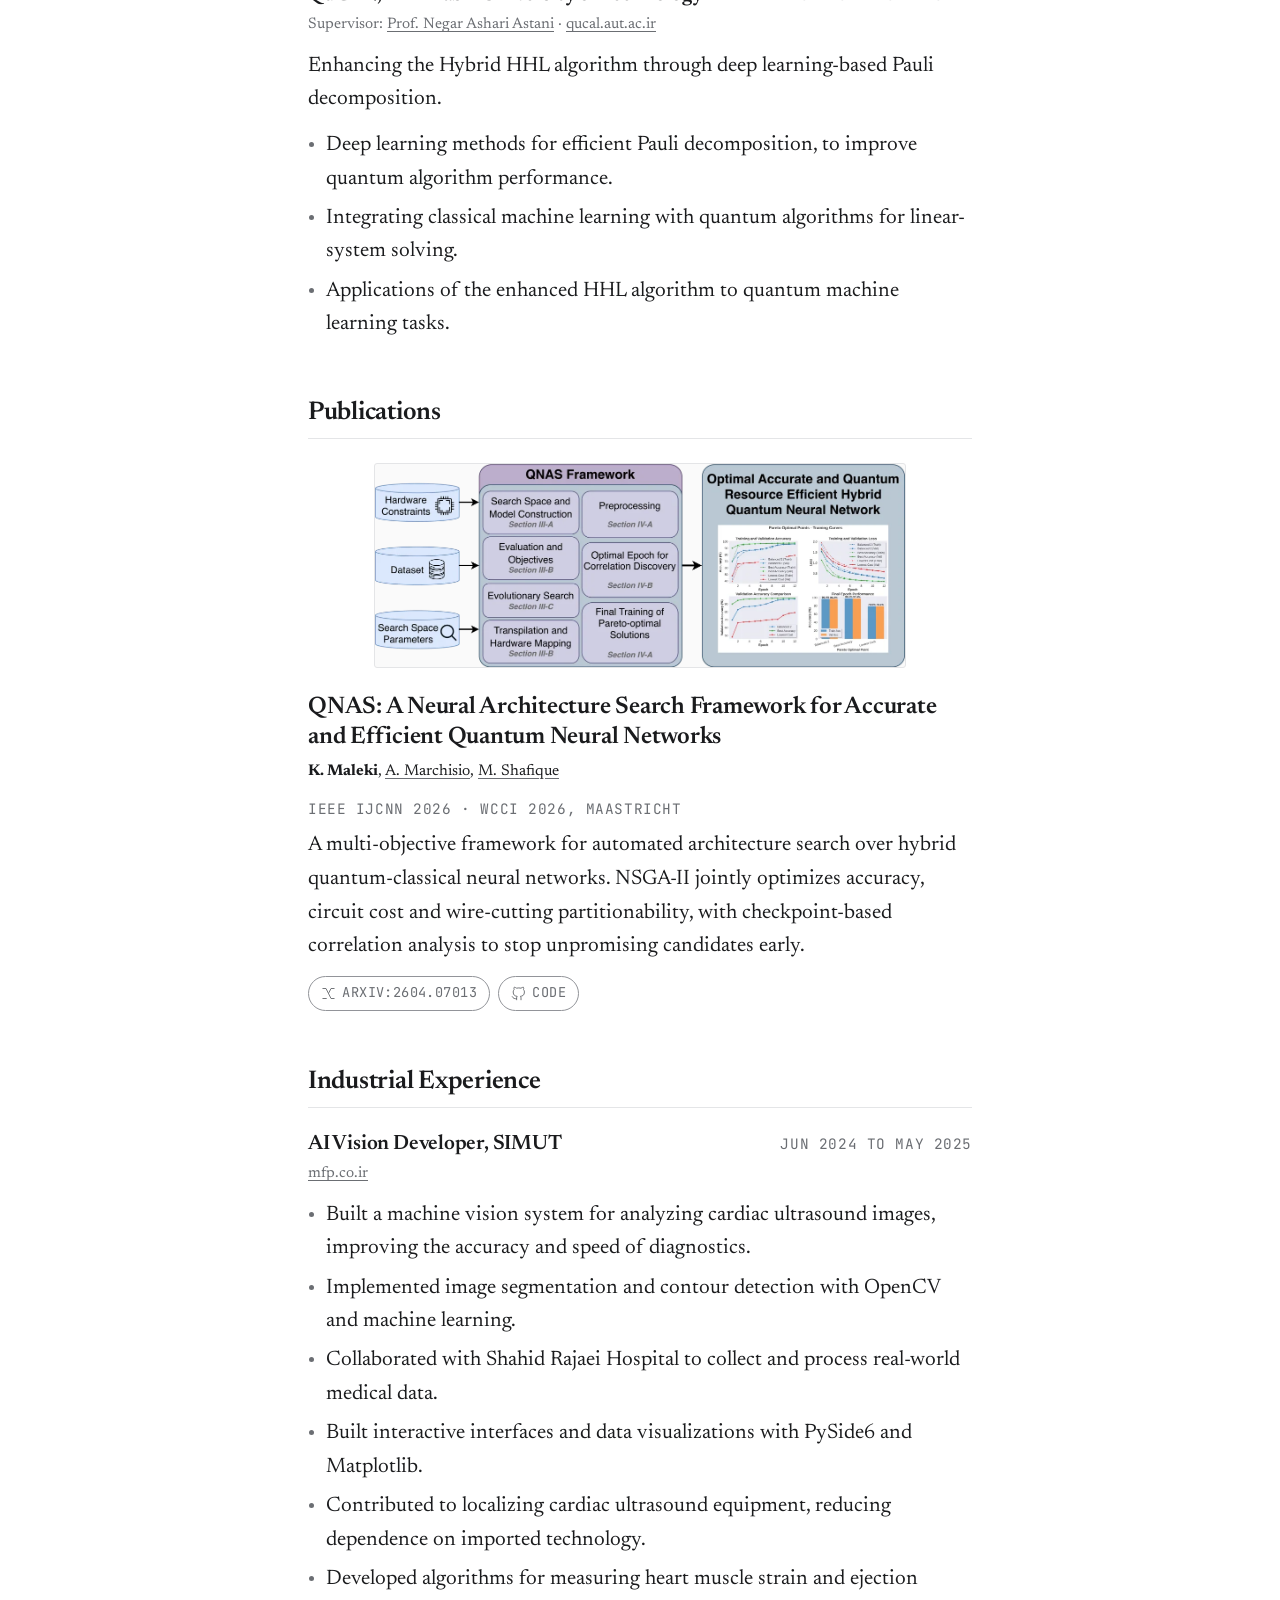
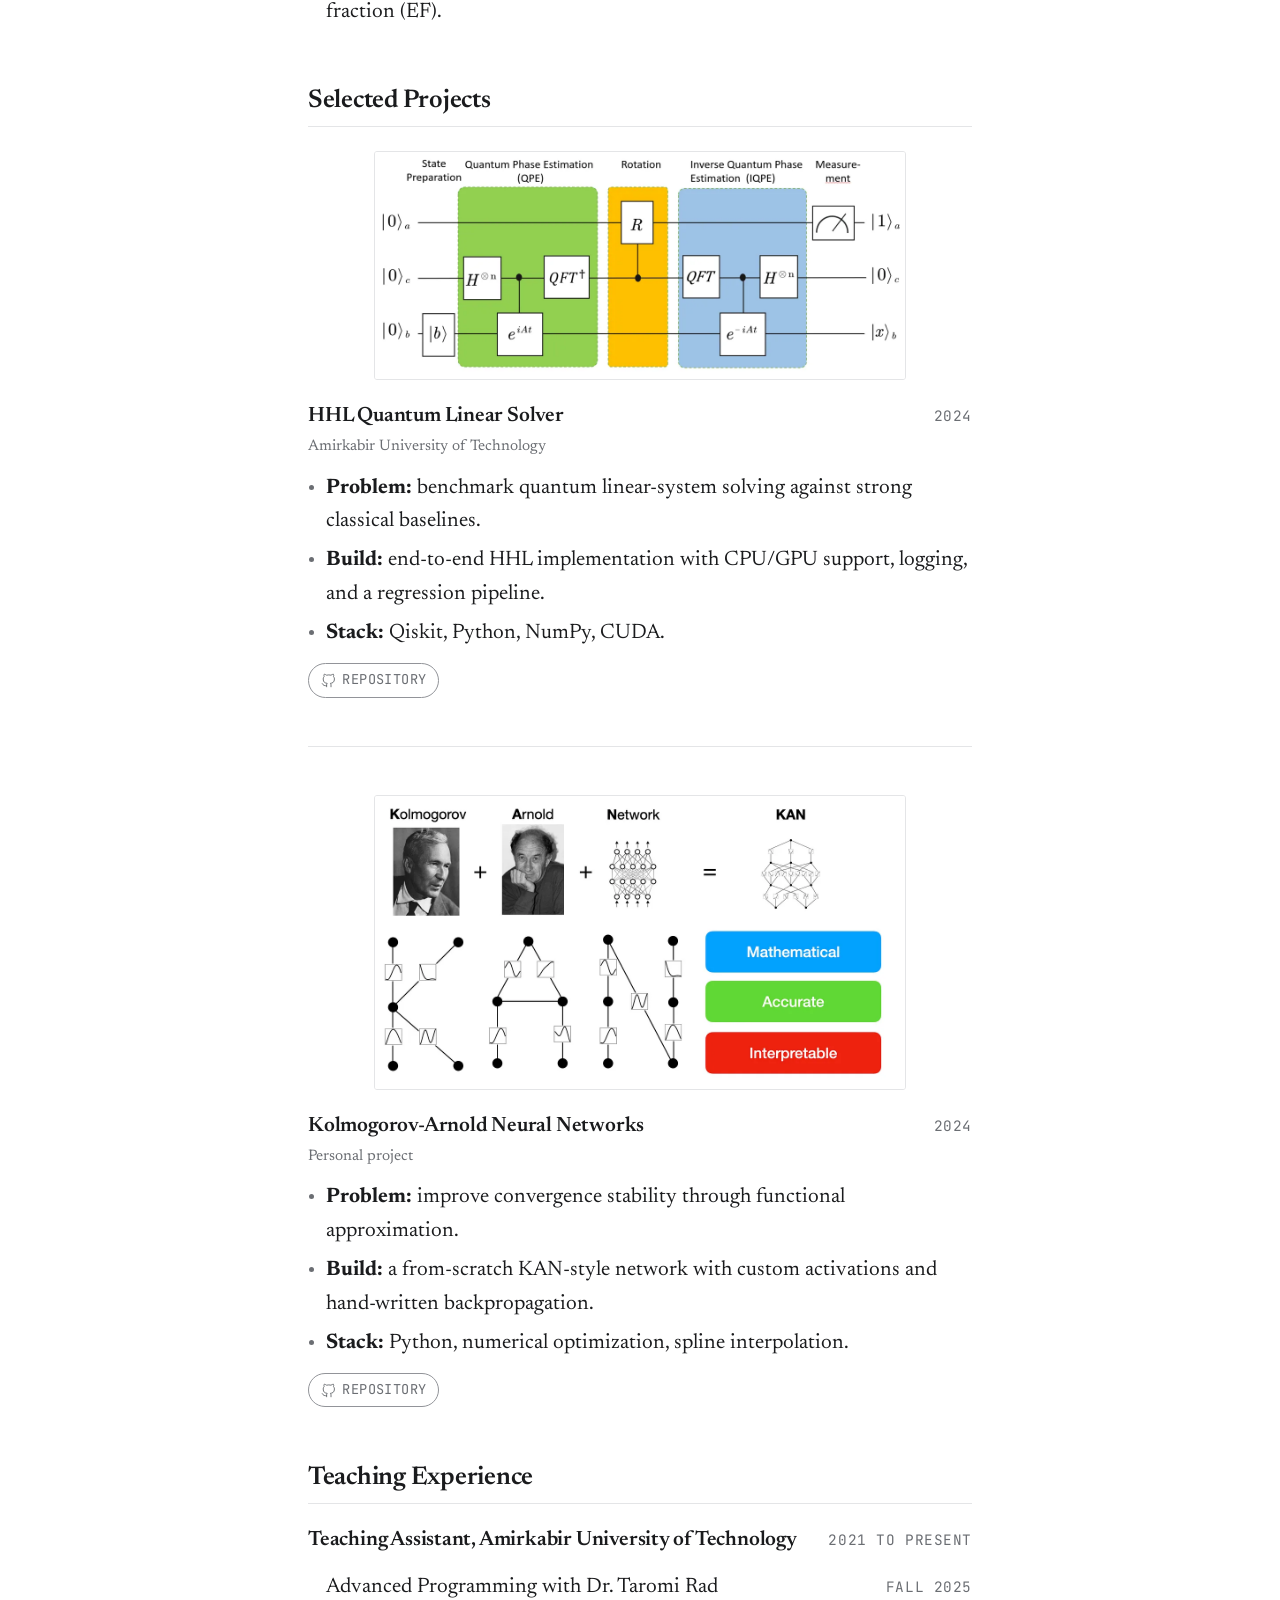
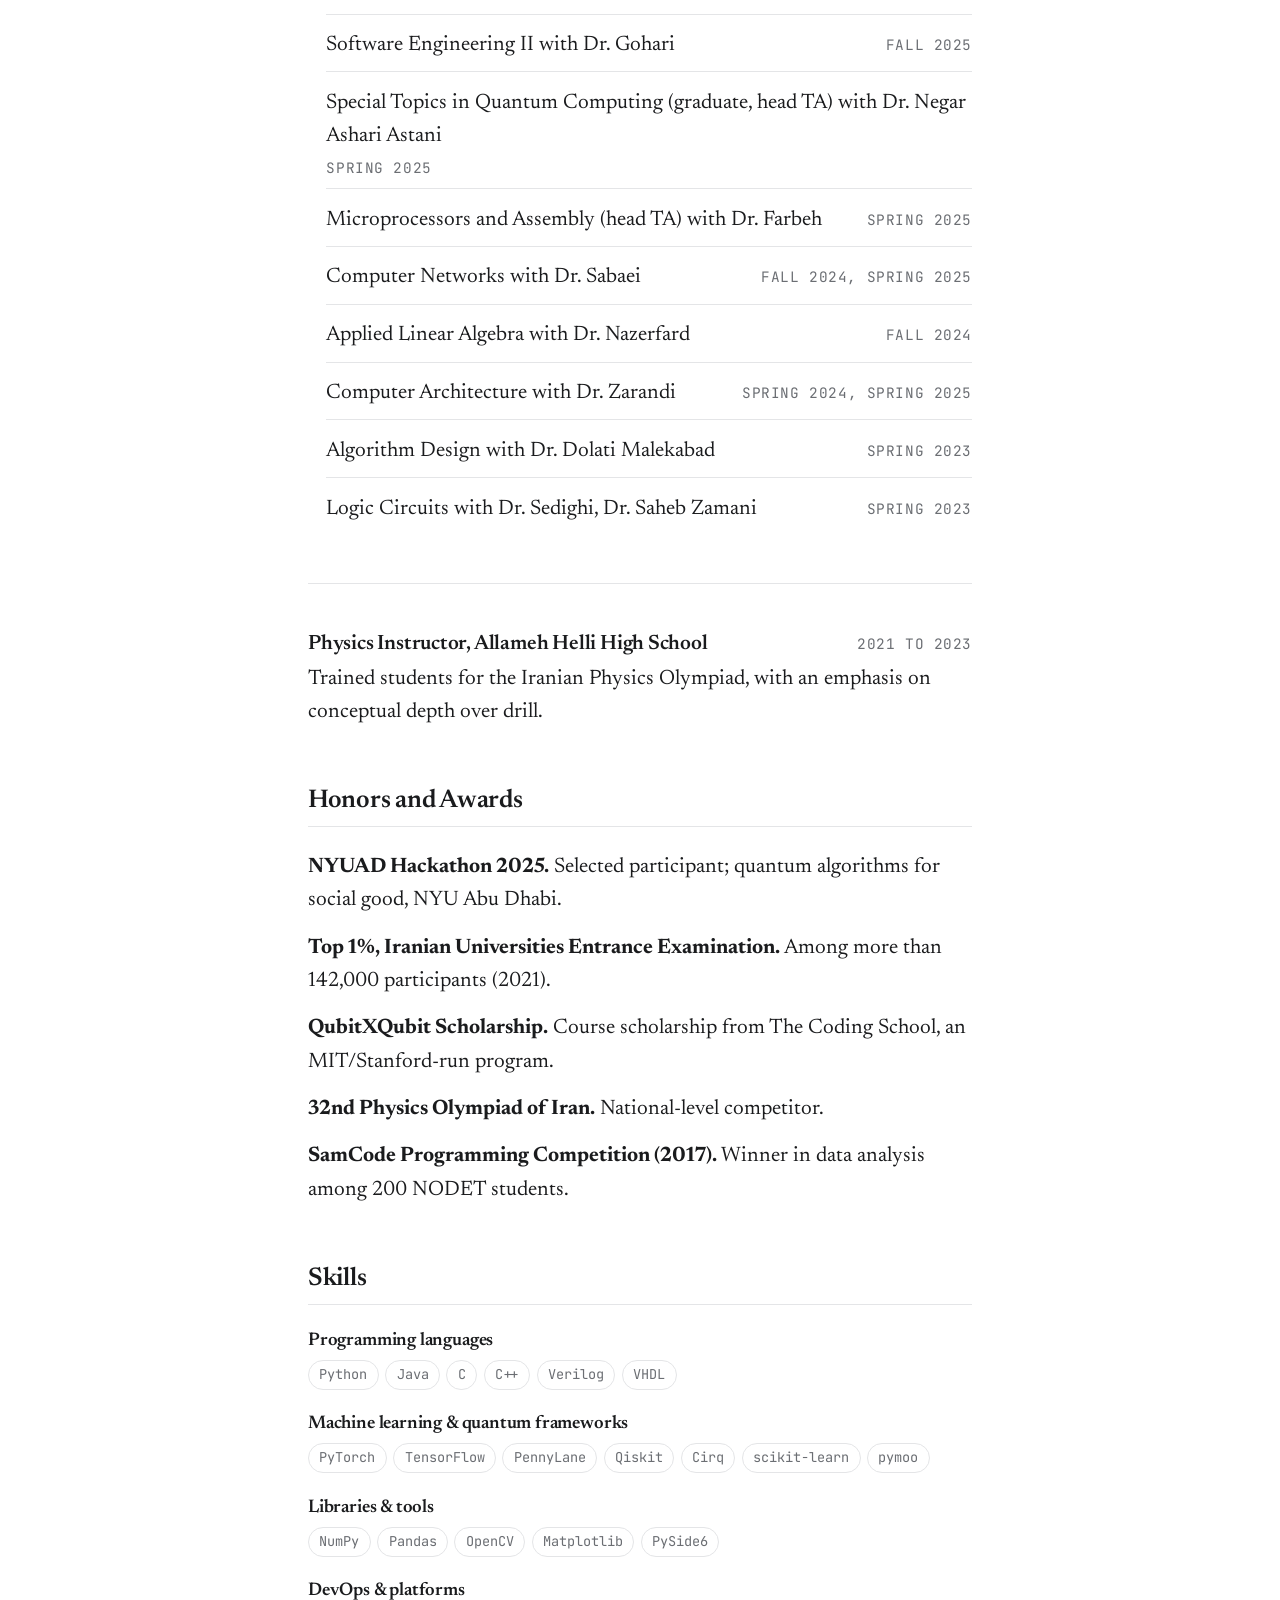
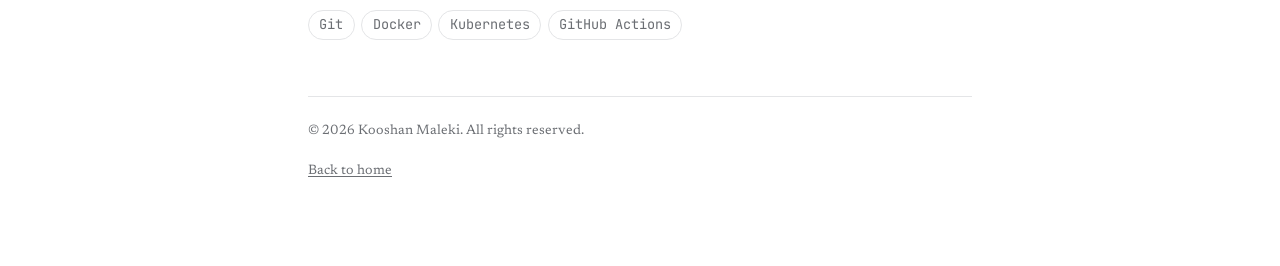
==== commit bec4f7af: "Update affiliation to KU Leuven master's programme Kooshan is now a Master of Engineering: Computer " ====
--- a/cv/index.html
+++ b/cv/index.html
@@ -7,7 +7,7 @@
 
   <title>Curriculum Vitae of Kooshan Maleki</title>
   <meta name="description"
-    content="Curriculum vitae of Kooshan Maleki: education, research at the eBRAIN Lab (NYU Abu Dhabi) and QuCAL, publications, industrial experience, projects, teaching, awards and skills.">
+    content="Curriculum vitae of Kooshan Maleki, Master of Engineering: Computer Science student at KU Leuven and researcher at the eBRAIN Lab (NYU Abu Dhabi) and QuCAL: education, publications, industrial experience, projects, teaching, awards and skills.">
   <meta name="author" content="Kooshan Maleki">
   <meta name="robots" content="index, follow">
   <link rel="canonical" href="https://kooshan.info/cv/">
@@ -102,7 +102,7 @@
 
     <main id="main">
       <h1>Curriculum Vitae</h1>
-      <p class="lead-in">Kooshan Maleki &middot; Tehran, Iran &middot;
+      <p class="lead-in">Kooshan Maleki &middot; Leuven, Belgium &middot;
         <a href="mailto:Kooshan.m@nyu.edu">Kooshan.m@nyu.edu</a>
       </p>
 
@@ -121,8 +121,17 @@
 
         <article class="entry">
           <div class="entry-head">
+            <h3>Master of Engineering: Computer Science</h3>
+            <span class="meta">2026 to Present</span>
+          </div>
+          <p class="entry-sub"><a href="https://www.kuleuven.be" target="_blank" rel="noopener noreferrer">KU
+              Leuven</a>, Belgium</p>
+        </article>
+
+        <article class="entry">
+          <div class="entry-head">
             <h3>B.Sc. in Computer Engineering</h3>
-            <span class="meta">2021 to Present</span>
+            <span class="meta">2021 to 2026</span>
           </div>
           <p class="entry-sub">Amirkabir University of Technology, Tehran</p>
           <p>GPA 18.84 / 20, top 5% of the cohort.</p>
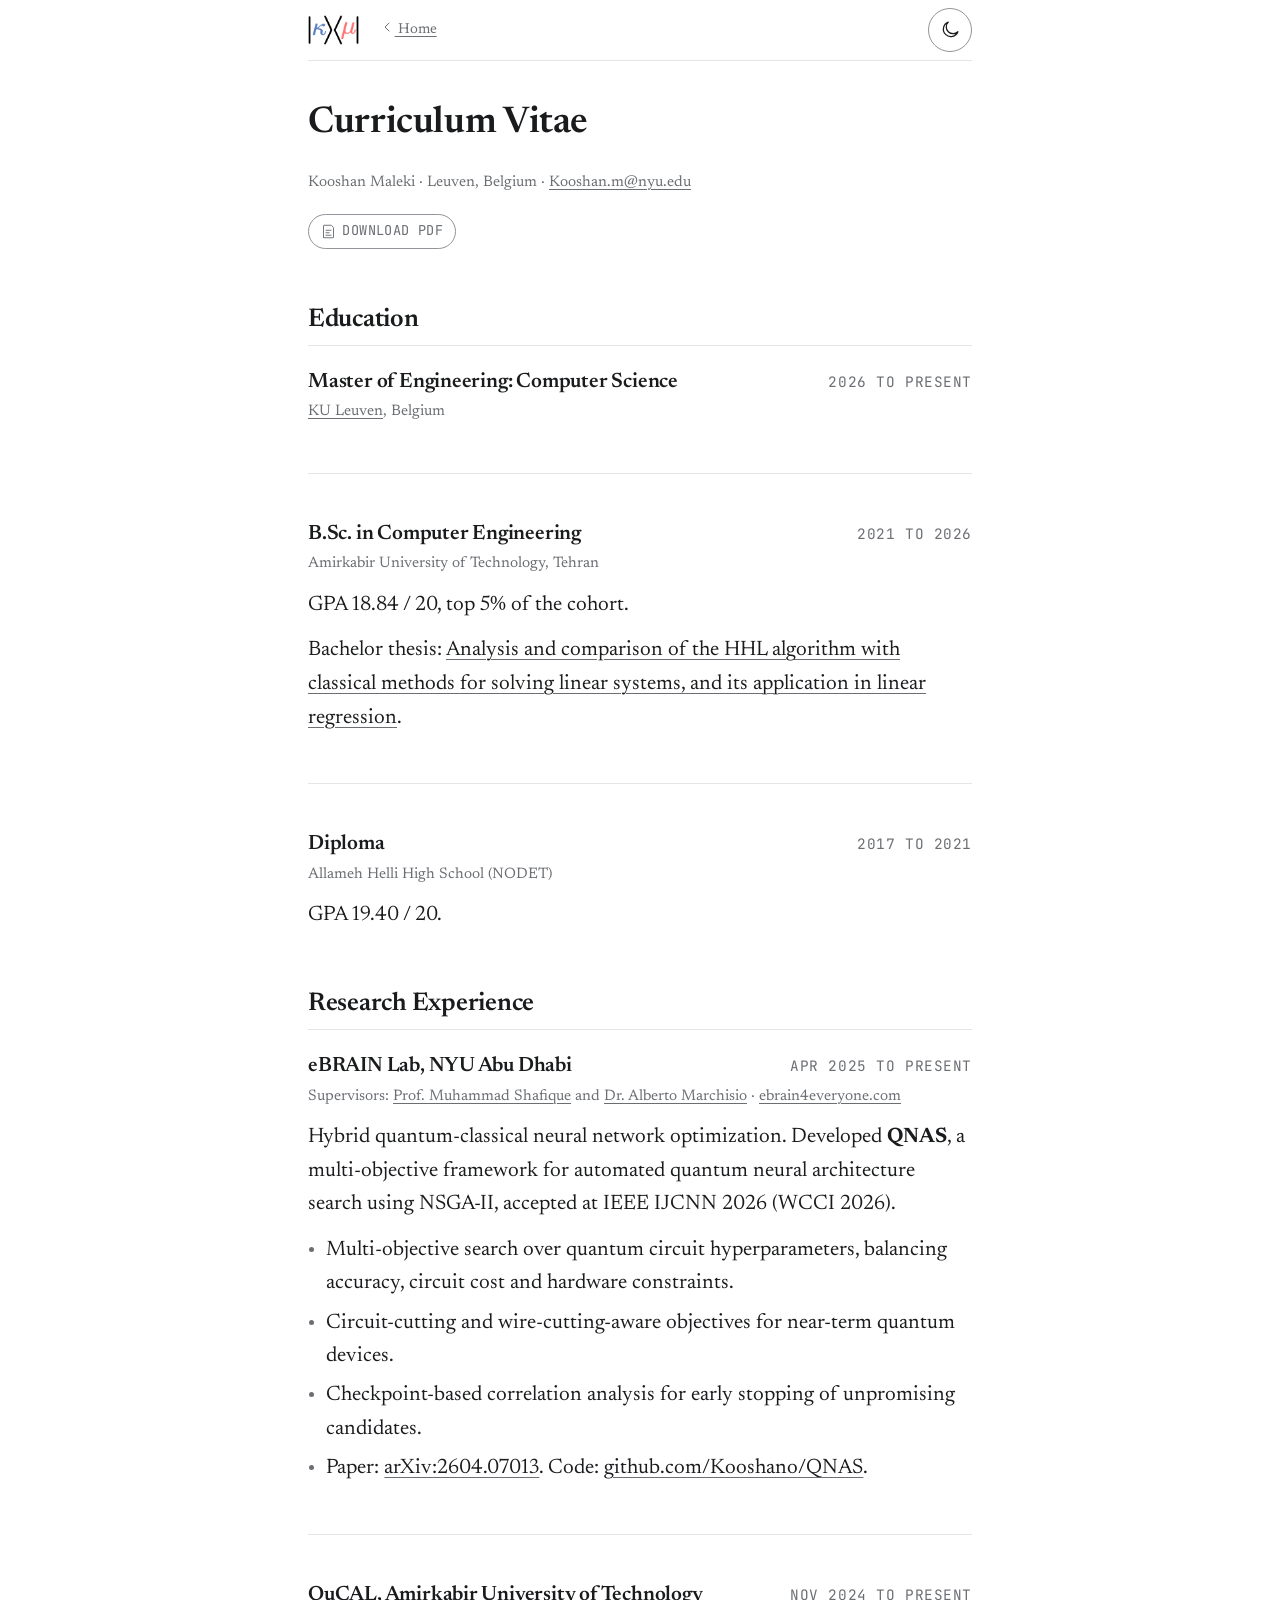
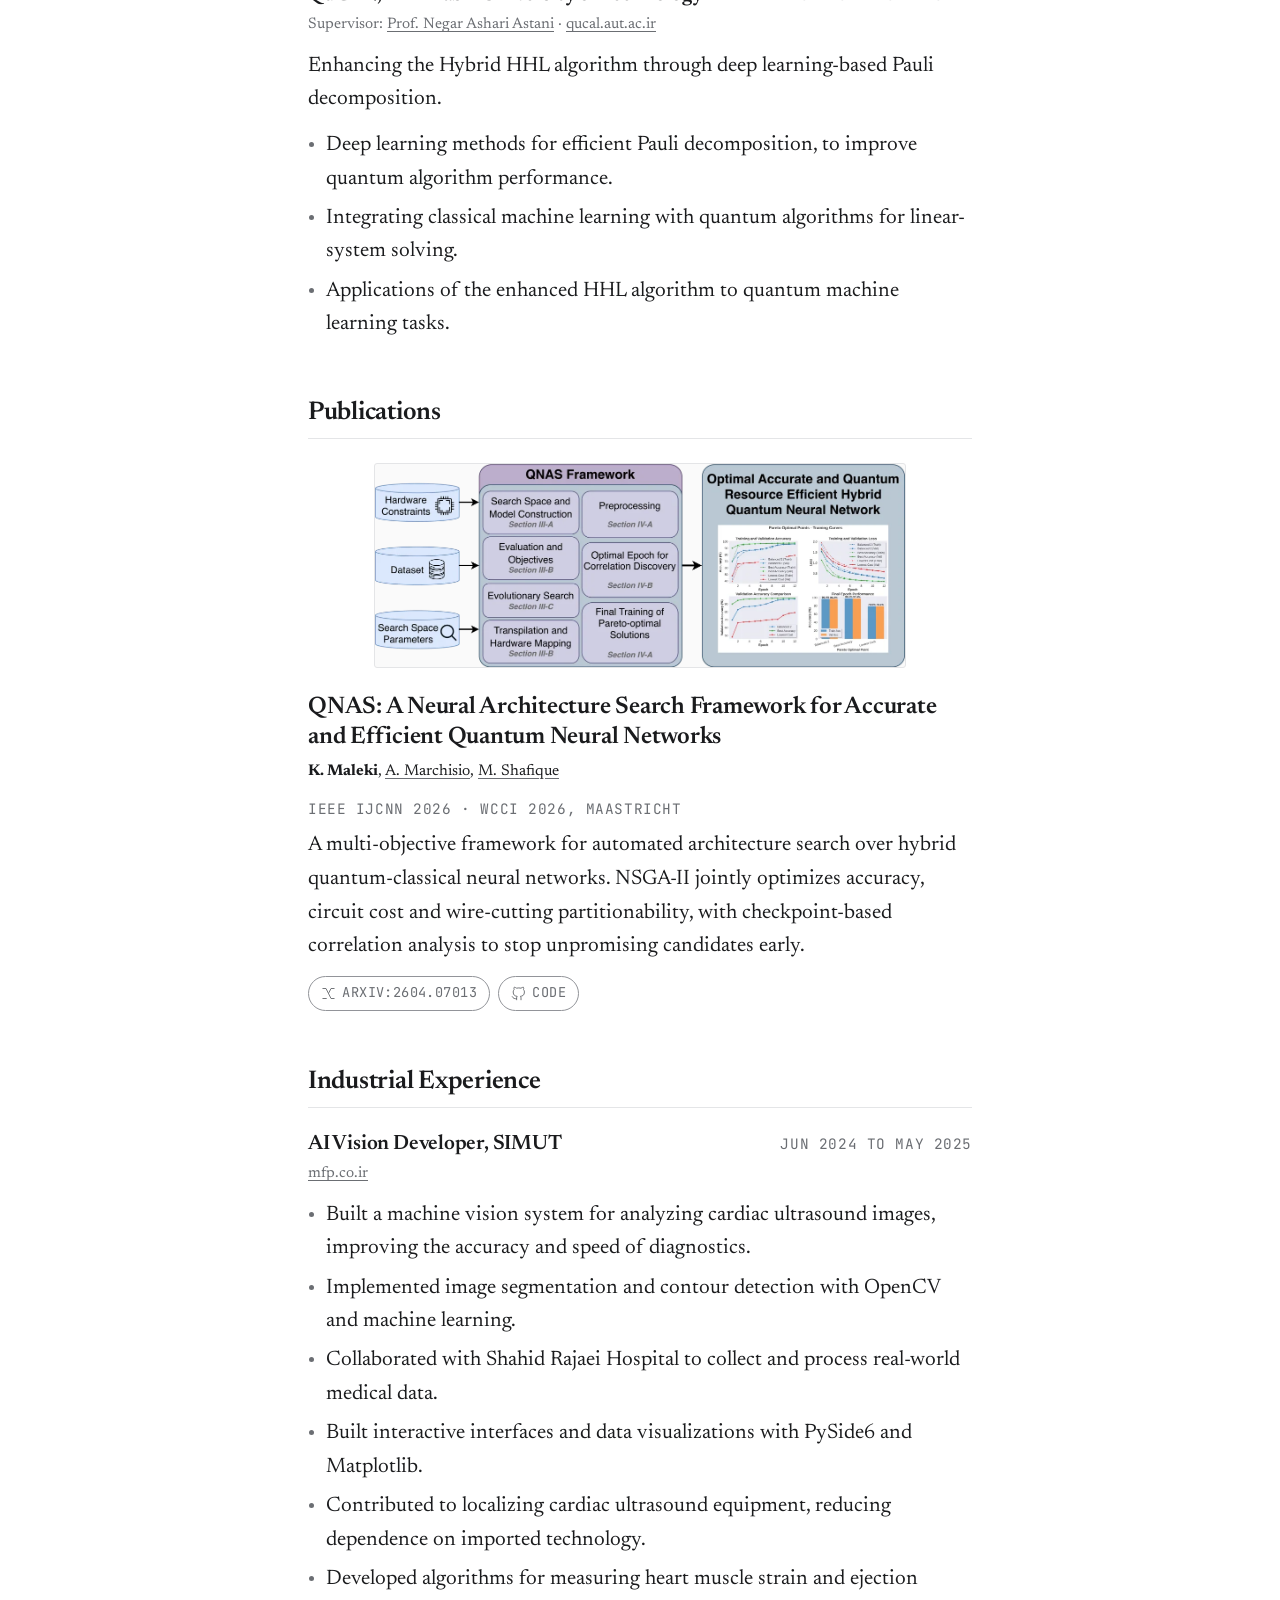
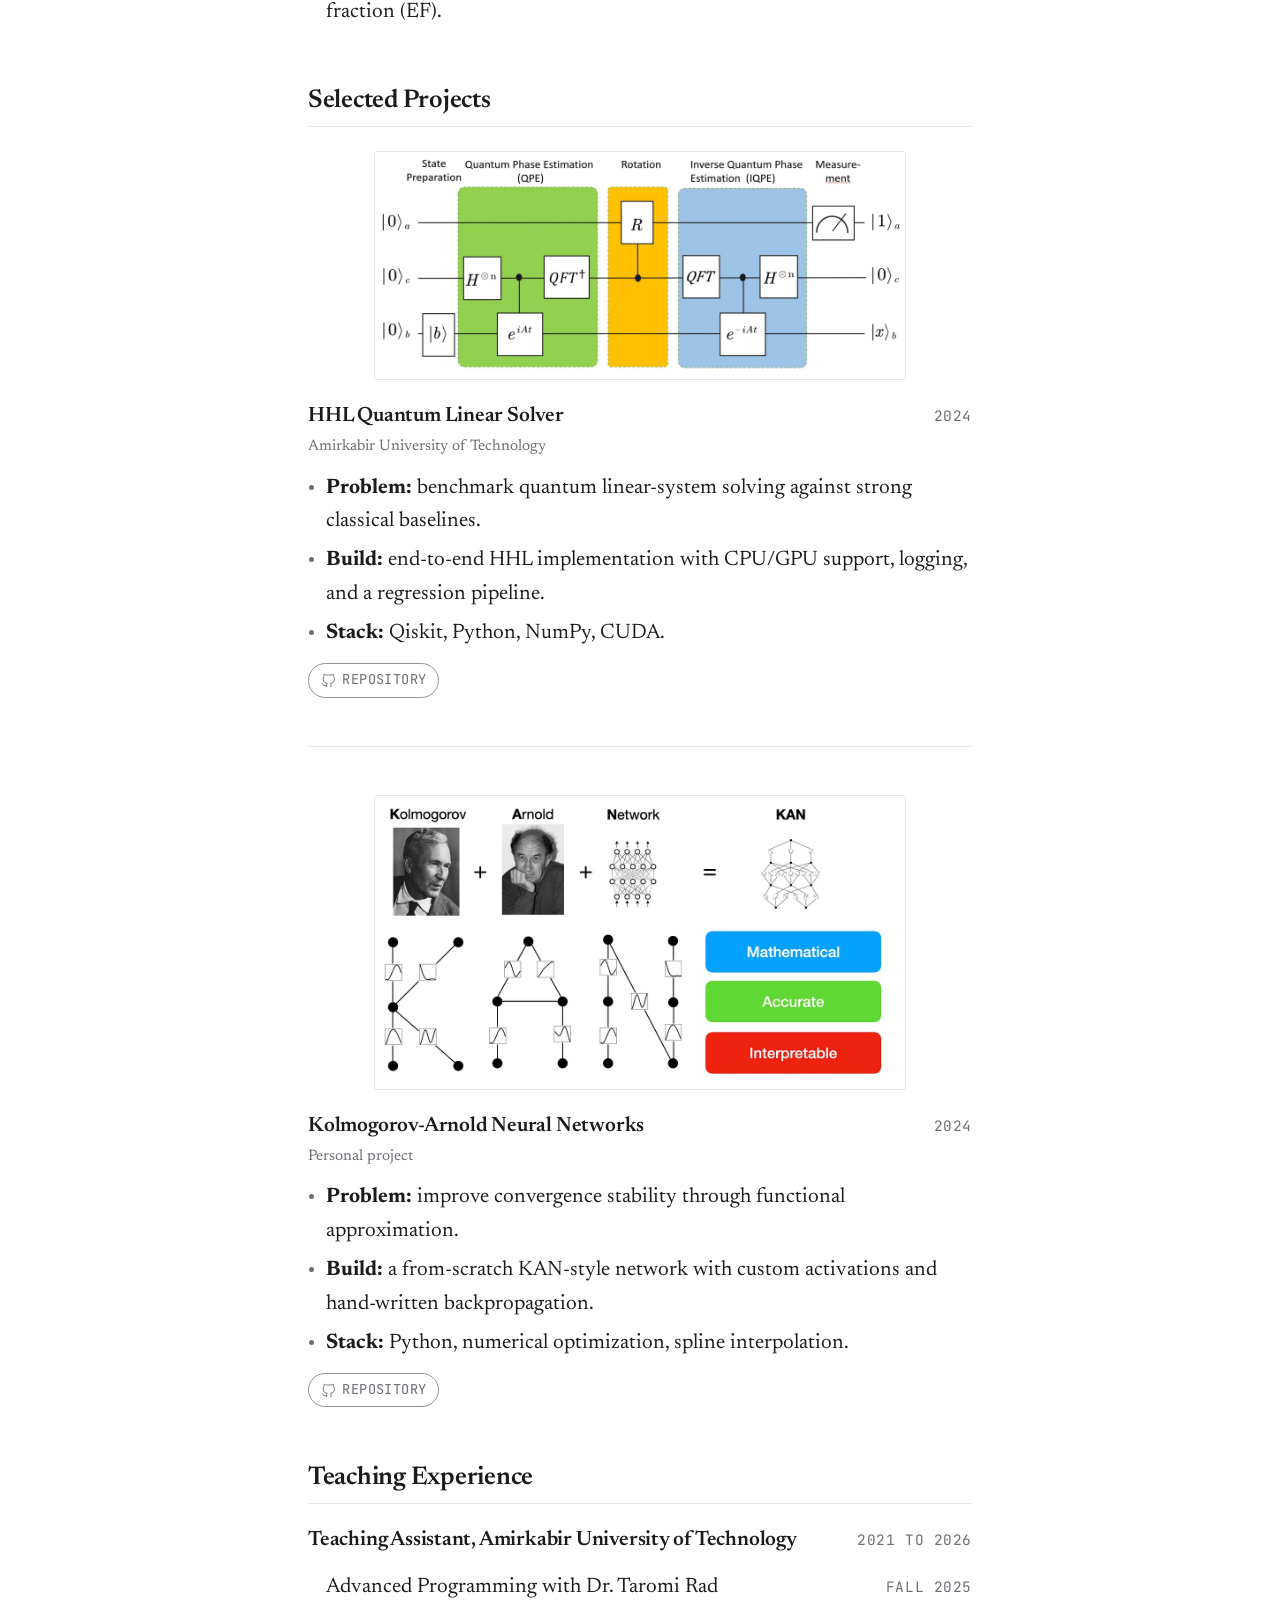
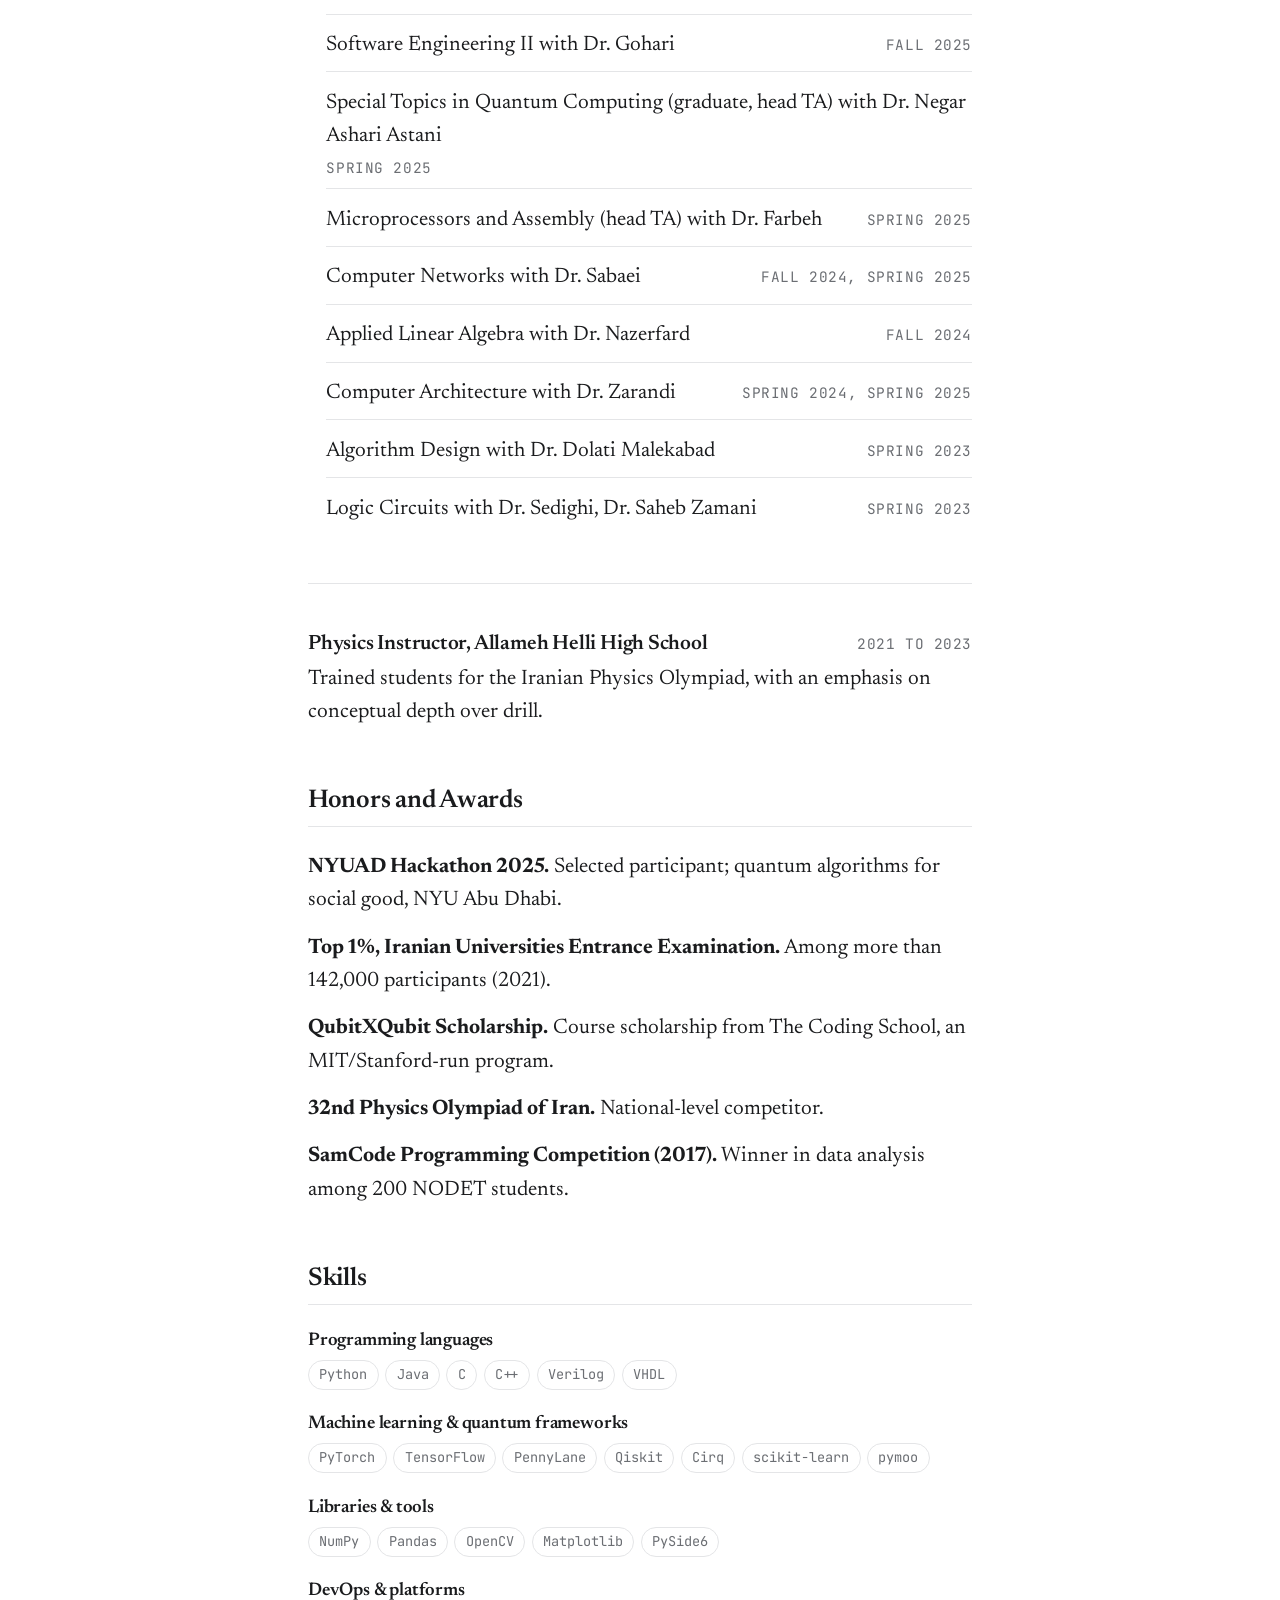
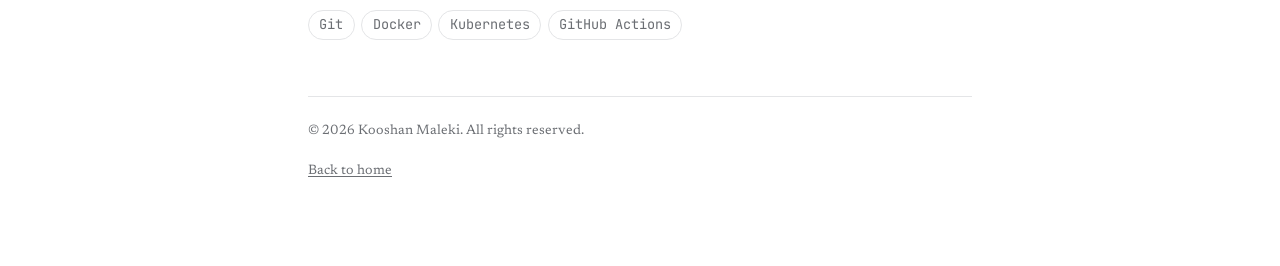
==== commit 15c45d81: "Close the teaching assistantship at 2026 The CV listed it as ongoing and the home page said "since 2" ====
--- a/cv/index.html
+++ b/cv/index.html
@@ -357,7 +357,7 @@
         <article class="entry">
           <div class="entry-head">
             <h3>Teaching Assistant, Amirkabir University of Technology</h3>
-            <span class="meta">2021 to Present</span>
+            <span class="meta">2021 to 2026</span>
           </div>
           <ul class="course-list">
             <li><span>Advanced Programming with Dr. Taromi Rad</span><span class="meta">Fall 2025</span></li>
